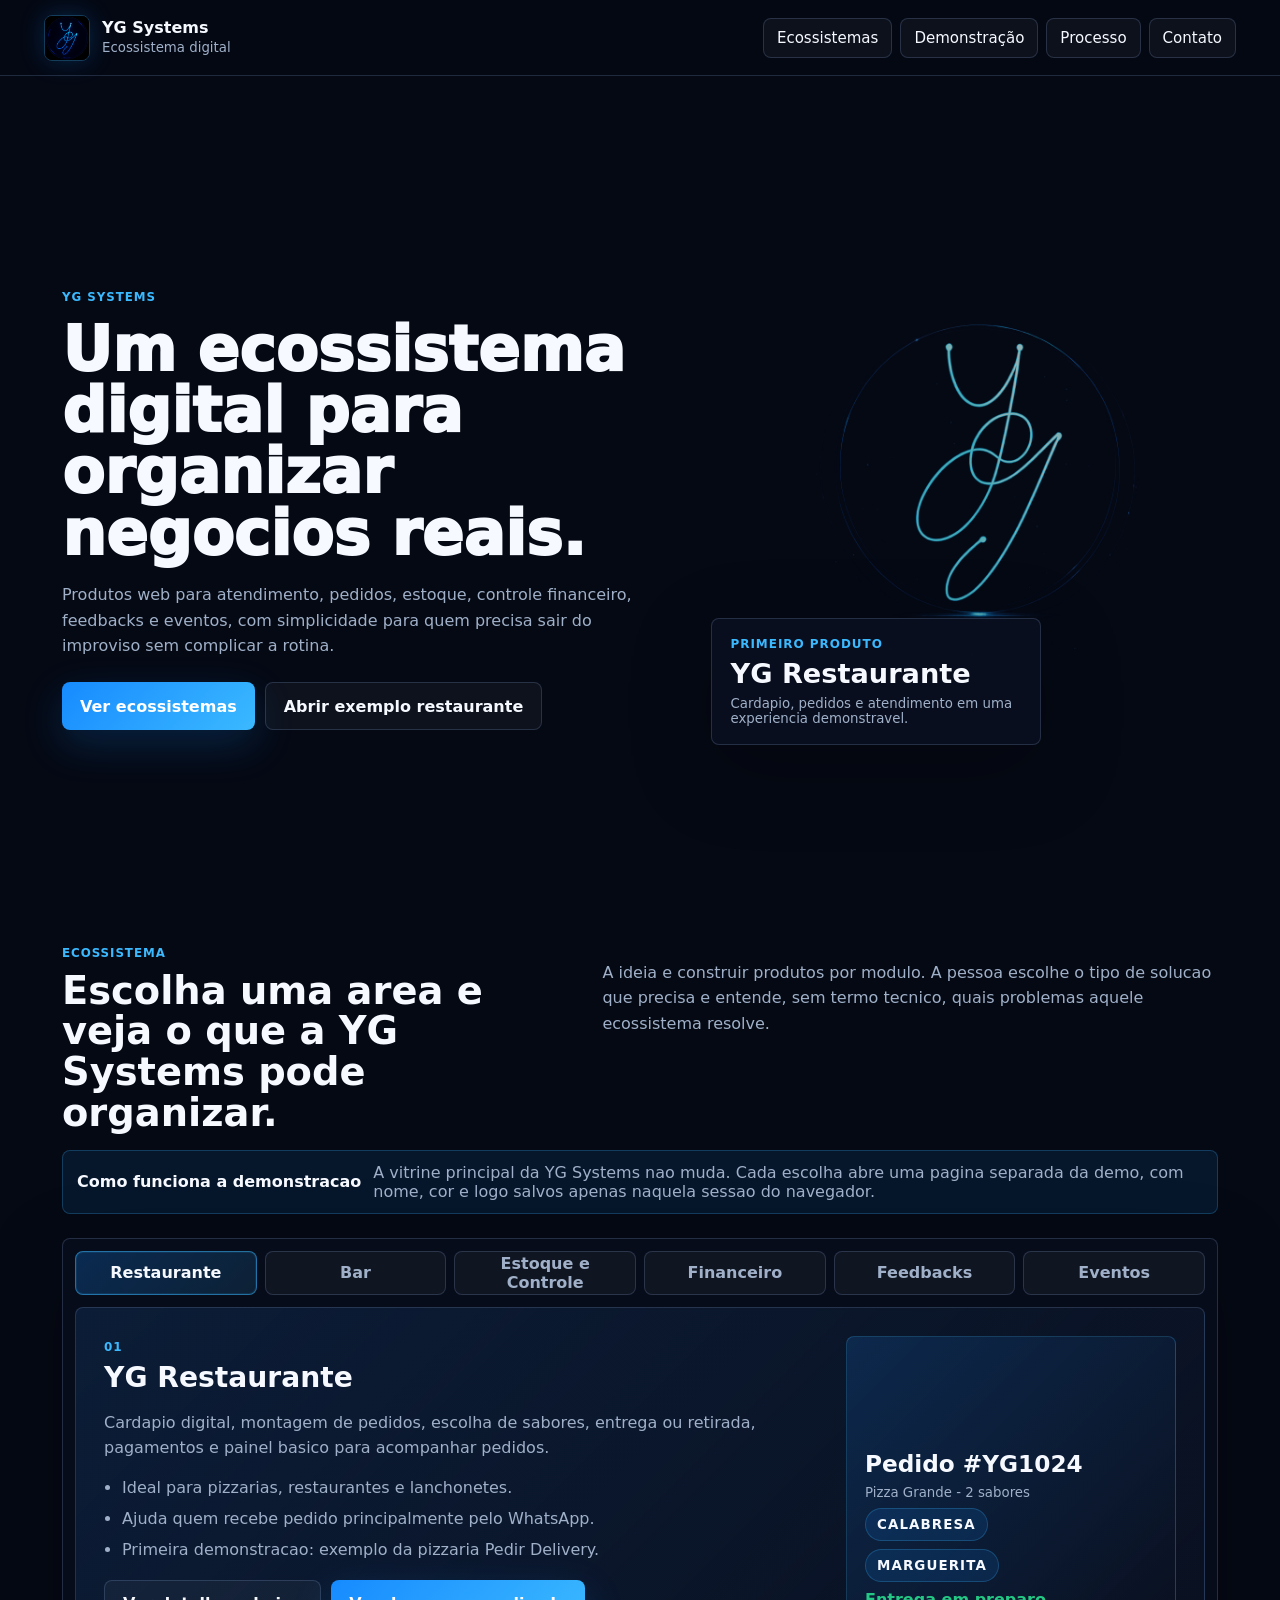
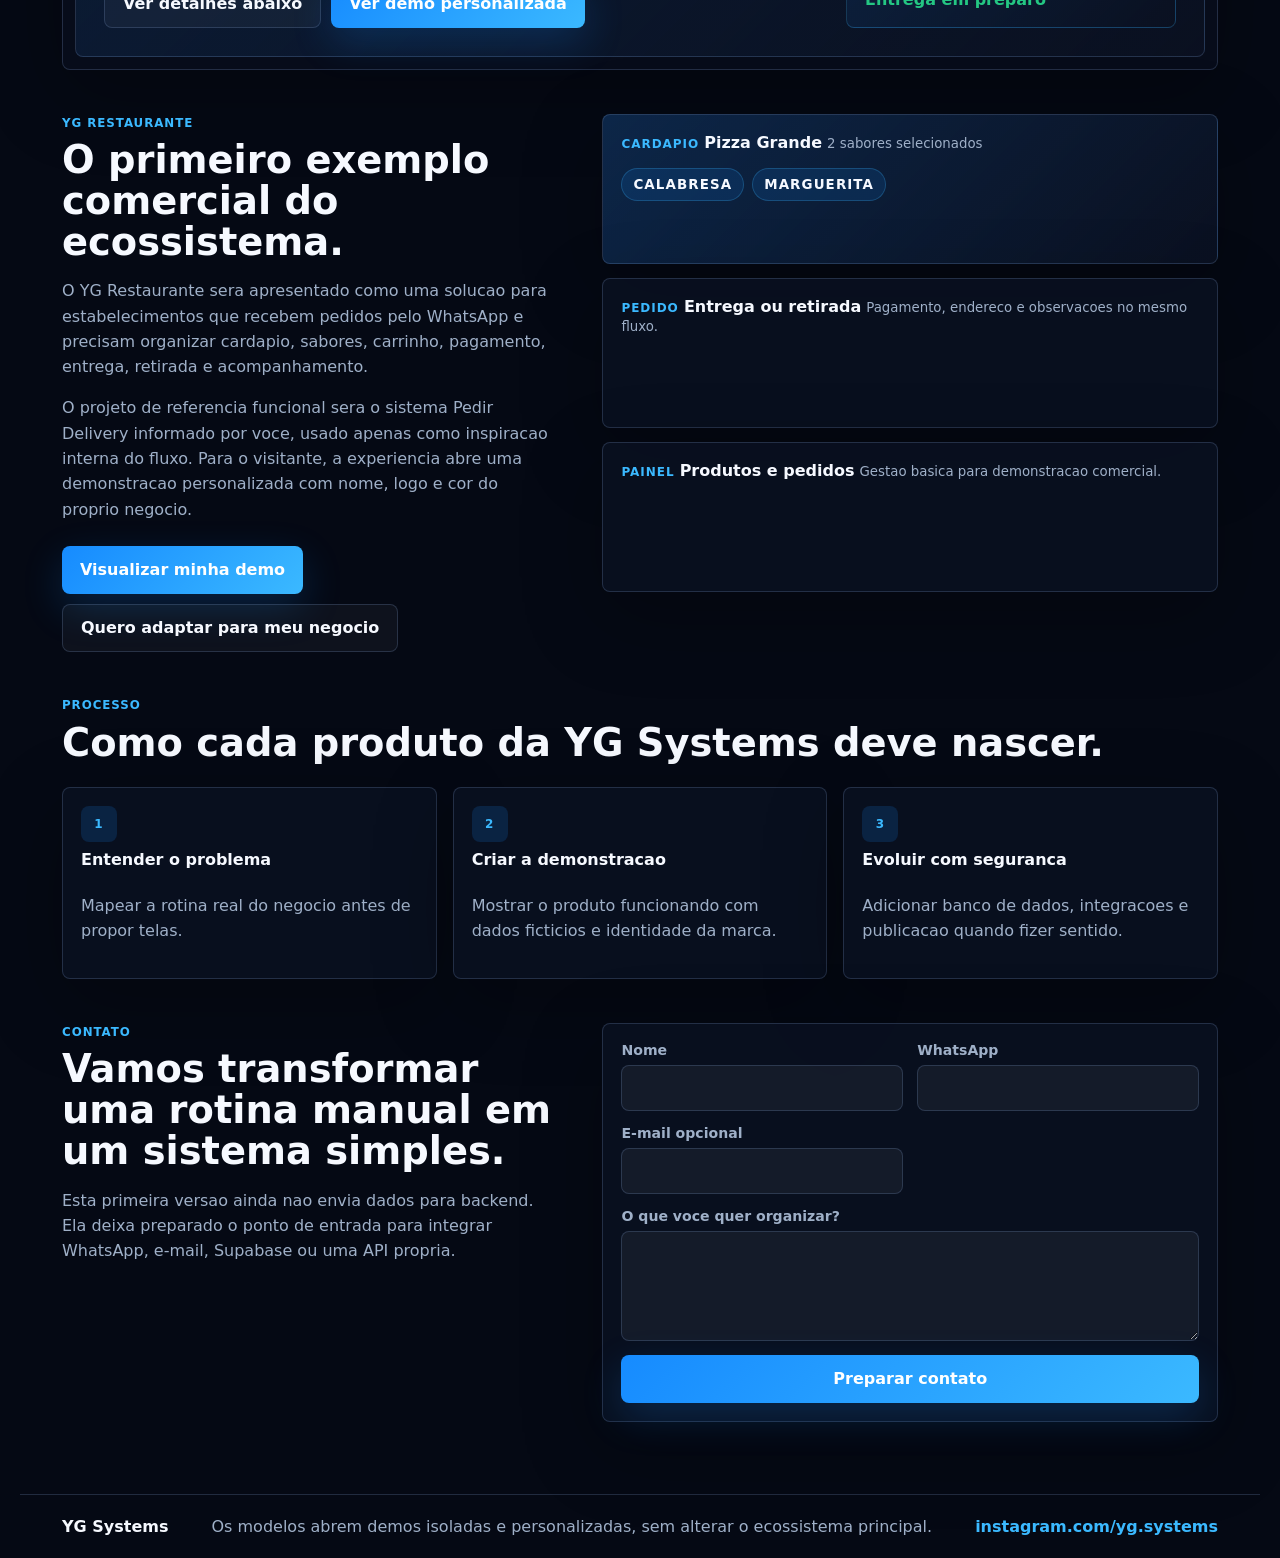
==== index.html @ a3432932 "fix: reforca isolamento das demos e adiciona instagram" ====
<!doctype html>
<html lang="pt-BR">
  <head>
    <meta charset="UTF-8" />
    <meta name="viewport" content="width=device-width, initial-scale=1.0" />
    <meta
      name="description"
      content="YG Systems cria sistemas web simples, modernos e personalizados para pequenos negocios."
    />
    <meta property="og:title" content="YG Systems" />
    <meta
      property="og:description"
      content="Ecossistema de solucoes digitais para organizar atendimento, pedidos e gestao de pequenos negocios."
    />
    <meta property="og:image" content="./assets/yg-systems-logo.png" />
    <link rel="icon" href="./assets/yg-systems-monogram.png" />
    <link rel="stylesheet" href="./styles.css" />
    <style>
      body {
        background: #050914;
        color: #f6f9ff;
      }

      .page-fallback {
        background: #0a1020;
        border: 1px solid rgba(133, 165, 214, 0.22);
        border-radius: 8px;
        color: #f6f9ff;
        margin: 16px;
        padding: 14px;
      }

      .site-ready .page-fallback {
        display: none;
      }
    </style>
    <title>YG Systems | Solucoes digitais para pequenos negocios</title>
  </head>
  <body>
    <div class="page-fallback">
      <strong>YG Systems</strong>
      <span>Se voce esta vendo apenas esta mensagem, abra o arquivo index.html desta pasta ou use o atalho abrir-site.bat.</span>
    </div>
    <header class="topbar">
      <a class="brand" href="#inicio" aria-label="YG Systems">
        <img src="./assets/yg-systems-monogram.png" alt="" />
        <span>
          <strong>YG Systems</strong>
          <small>Ecossistema digital</small>
        </span>
      </a>
      <nav aria-label="Navegacao principal">
        <a href="#ecossistema">Ecossistemas</a>
        <a href="#restaurante">Demonstração</a>
        <a href="#processo">Processo</a>
        <a href="#contato">Contato</a>
      </nav>
    </header>

    <main>
      <section class="hero" id="inicio">
        <div class="hero-copy">
          <p class="eyebrow">YG Systems</p>
          <h1>Um ecossistema digital para organizar negocios reais.</h1>
          <p>
            Produtos web para atendimento, pedidos, estoque, controle financeiro, feedbacks e
            eventos, com simplicidade para quem precisa sair do improviso sem complicar a rotina.
          </p>
          <div class="hero-actions">
            <a class="button primary" href="#ecossistema">Ver ecossistemas</a>
            <a class="button secondary" href="#restaurante">Abrir exemplo restaurante</a>
          </div>
        </div>

        <aside class="hero-visual" aria-label="Identidade visual YG Systems">
          <img src="./assets/yg-systems-logo.png" alt="Logomarca YG Systems em azul luminoso" />
          <div class="signal-card">
            <span>Primeiro produto</span>
            <strong>YG Restaurante</strong>
            <small>Cardapio, pedidos e atendimento em uma experiencia demonstravel.</small>
          </div>
        </aside>
      </section>

      <section class="section intro" id="ecossistema">
        <div>
          <p class="eyebrow">Ecossistema</p>
          <h2>Escolha uma area e veja o que a YG Systems pode organizar.</h2>
        </div>
        <p>
          A ideia e construir produtos por modulo. A pessoa escolhe o tipo de solucao que precisa
          e entende, sem termo tecnico, quais problemas aquele ecossistema resolve.
        </p>
      </section>

      <aside class="isolation-note">
        <strong>Como funciona a demonstracao</strong>
        <span>
          A vitrine principal da YG Systems nao muda. Cada escolha abre uma pagina separada da demo,
          com nome, cor e logo salvos apenas naquela sessao do navegador.
        </span>
      </aside>

      <section class="ecosystem-tabs" aria-label="Ecossistemas YG Systems">
        <div class="tab-list" role="tablist" aria-label="Escolha o ecossistema">
          <button class="tab-button active" type="button" role="tab" aria-selected="true" aria-controls="tab-restaurante" data-tab="restaurante">Restaurante</button>
          <button class="tab-button" type="button" role="tab" aria-selected="false" aria-controls="tab-bar" data-tab="bar">Bar</button>
          <button class="tab-button" type="button" role="tab" aria-selected="false" aria-controls="tab-estoque" data-tab="estoque">Estoque e Controle</button>
          <button class="tab-button" type="button" role="tab" aria-selected="false" aria-controls="tab-financeiro" data-tab="financeiro">Financeiro</button>
          <button class="tab-button" type="button" role="tab" aria-selected="false" aria-controls="tab-feedbacks" data-tab="feedbacks">Feedbacks</button>
          <button class="tab-button" type="button" role="tab" aria-selected="false" aria-controls="tab-eventos" data-tab="eventos">Eventos</button>
        </div>

        <article class="tab-panel active" id="tab-restaurante" role="tabpanel" data-panel="restaurante">
          <div>
            <span>01</span>
            <h3>YG Restaurante</h3>
            <p>
              Cardapio digital, montagem de pedidos, escolha de sabores, entrega ou retirada,
              pagamentos e painel basico para acompanhar pedidos.
            </p>
            <ul>
              <li>Ideal para pizzarias, restaurantes e lanchonetes.</li>
              <li>Ajuda quem recebe pedido principalmente pelo WhatsApp.</li>
              <li>Primeira demonstracao: exemplo da pizzaria Pedir Delivery.</li>
            </ul>
            <div class="hero-actions compact">
              <a class="button secondary" href="#restaurante">Ver detalhes abaixo</a>
              <button class="button primary demo-trigger" type="button" data-demo="restaurante">
                Ver demo personalizada
              </button>
            </div>
          </div>
          <div class="tab-preview restaurant-preview">
            <strong>Pedido #YG1024</strong>
            <small>Pizza Grande - 2 sabores</small>
            <span>Calabresa</span>
            <span>Marguerita</span>
            <b>Entrega em preparo</b>
          </div>
        </article>

        <article class="tab-panel" id="tab-bar" role="tabpanel" data-panel="bar" hidden>
          <div>
            <span>02</span>
            <h3>YG Bar</h3>
            <p>Comandas simples, controle de mesas, itens consumidos e fechamento rapido.</p>
            <ul>
              <li>Mesas e comandas abertas.</li>
              <li>Produtos mais vendidos.</li>
              <li>Resumo do atendimento por turno.</li>
            </ul>
            <div class="hero-actions compact">
              <button class="button primary demo-trigger" type="button" data-demo="bar">
                Ver demo personalizada
              </button>
            </div>
          </div>
          <div class="tab-preview"><strong>Mesa 08</strong><small>Comanda aberta</small><b>R$ 86,40</b></div>
        </article>

        <article class="tab-panel" id="tab-estoque" role="tabpanel" data-panel="estoque" hidden>
          <div>
            <span>03</span>
            <h3>YG Estoque e Controle</h3>
            <p>Entrada, saida, alerta de baixo estoque e visao simples do que precisa reposicao.</p>
            <ul>
              <li>Produtos cadastrados por categoria.</li>
              <li>Alertas de reposicao.</li>
              <li>Historico basico de movimentacoes.</li>
            </ul>
            <div class="hero-actions compact">
              <button class="button primary demo-trigger" type="button" data-demo="estoque">
                Ver demo personalizada
              </button>
            </div>
          </div>
          <div class="tab-preview"><strong>Baixo estoque</strong><small>6 itens precisam reposicao</small><b>Atualizar lista</b></div>
        </article>

        <article class="tab-panel" id="tab-financeiro" role="tabpanel" data-panel="financeiro" hidden>
          <div>
            <span>04</span>
            <h3>YG Financeiro</h3>
            <p>Organizacao inicial de entradas, saidas, contas a pagar e resultado do periodo.</p>
            <ul>
              <li>Receitas e despesas.</li>
              <li>Contas por vencimento.</li>
              <li>Resumo mensal para decisao rapida.</li>
            </ul>
            <div class="hero-actions compact">
              <button class="button primary demo-trigger" type="button" data-demo="financeiro">
                Ver demo personalizada
              </button>
            </div>
          </div>
          <div class="tab-preview"><strong>Resultado do mes</strong><small>Receitas menos despesas</small><b>+ R$ 4.280,00</b></div>
        </article>

        <article class="tab-panel" id="tab-feedbacks" role="tabpanel" data-panel="feedbacks" hidden>
          <div>
            <span>05</span>
            <h3>YG Feedbacks</h3>
            <p>Coleta simples de opinioes, notas e observacoes para melhorar atendimento.</p>
            <ul>
              <li>Formulario de satisfacao.</li>
              <li>Notas por atendimento.</li>
              <li>Pontos recorrentes para melhoria.</li>
            </ul>
            <div class="hero-actions compact">
              <button class="button primary demo-trigger" type="button" data-demo="feedbacks">
                Ver demo personalizada
              </button>
            </div>
          </div>
          <div class="tab-preview"><strong>Nota media</strong><small>Ultimos 30 feedbacks</small><b>4,7 / 5</b></div>
        </article>

        <article class="tab-panel" id="tab-eventos" role="tabpanel" data-panel="eventos" hidden>
          <div>
            <span>06</span>
            <h3>YG Eventos</h3>
            <p>Cadastro de eventos, lista de participantes, confirmacoes e acompanhamento basico.</p>
            <ul>
              <li>Inscricoes e presenca.</li>
              <li>Controle de lotacao.</li>
              <li>Comunicacao com participantes.</li>
            </ul>
            <div class="hero-actions compact">
              <button class="button primary demo-trigger" type="button" data-demo="eventos">
                Ver demo personalizada
              </button>
            </div>
          </div>
          <div class="tab-preview"><strong>Workshop sabado</strong><small>42 confirmados</small><b>8 vagas livres</b></div>
        </article>
      </section>

      <section class="restaurant-section" id="restaurante">
        <div class="restaurant-copy">
          <p class="eyebrow">YG Restaurante</p>
          <h2>O primeiro exemplo comercial do ecossistema.</h2>
          <p>
            O YG Restaurante sera apresentado como uma solucao para estabelecimentos que recebem
            pedidos pelo WhatsApp e precisam organizar cardapio, sabores, carrinho, pagamento,
            entrega, retirada e acompanhamento.
          </p>
          <p>
            O projeto de referencia funcional sera o sistema Pedir Delivery informado por voce,
            usado apenas como inspiracao interna do fluxo. Para o visitante, a experiencia abre
            uma demonstracao personalizada com nome, logo e cor do proprio negocio.
          </p>
          <div class="hero-actions">
            <button class="button primary demo-trigger" type="button" data-demo="restaurante">
              Visualizar minha demo
            </button>
            <a class="button secondary" href="#contato">Quero adaptar para meu negocio</a>
          </div>
        </div>

        <div class="restaurant-demo" aria-label="Resumo visual do YG Restaurante">
          <div class="demo-panel menu">
            <span>Cardapio</span>
            <strong>Pizza Grande</strong>
            <small>2 sabores selecionados</small>
            <div class="tags"><span>Calabresa</span><span>Marguerita</span></div>
          </div>
          <div class="demo-panel order">
            <span>Pedido</span>
            <strong>Entrega ou retirada</strong>
            <small>Pagamento, endereco e observacoes no mesmo fluxo.</small>
          </div>
          <div class="demo-panel admin">
            <span>Painel</span>
            <strong>Produtos e pedidos</strong>
            <small>Gestao basica para demonstracao comercial.</small>
          </div>
        </div>
      </section>

      <section class="section" id="processo">
        <div>
          <p class="eyebrow">Processo</p>
          <h2>Como cada produto da YG Systems deve nascer.</h2>
        </div>
        <div class="steps">
          <article>
            <span>1</span>
            <strong>Entender o problema</strong>
            <p>Mapear a rotina real do negocio antes de propor telas.</p>
          </article>
          <article>
            <span>2</span>
            <strong>Criar a demonstracao</strong>
            <p>Mostrar o produto funcionando com dados ficticios e identidade da marca.</p>
          </article>
          <article>
            <span>3</span>
            <strong>Evoluir com seguranca</strong>
            <p>Adicionar banco de dados, integracoes e publicacao quando fizer sentido.</p>
          </article>
        </div>
      </section>

      <section class="contact-section" id="contato">
        <div>
          <p class="eyebrow">Contato</p>
          <h2>Vamos transformar uma rotina manual em um sistema simples.</h2>
          <p>
            Esta primeira versao ainda nao envia dados para backend. Ela deixa preparado o ponto de
            entrada para integrar WhatsApp, e-mail, Supabase ou uma API propria.
          </p>
        </div>
        <form class="contact-form" id="leadForm">
          <label>
            Nome
            <input name="name" required autocomplete="name" />
          </label>
          <label>
            WhatsApp
            <input name="phone" required autocomplete="tel" />
          </label>
          <label>
            E-mail opcional
            <input name="email" type="email" autocomplete="email" />
          </label>
          <label class="full">
            O que voce quer organizar?
            <textarea name="message" required></textarea>
          </label>
          <input type="hidden" name="origin" value="site YG Systems" />
          <button class="button primary" type="submit">Preparar contato</button>
          <p class="form-note" id="formNote" role="status"></p>
        </form>
      </section>
    </main>

    <footer>
      <span>YG Systems</span>
      <span>Os modelos abrem demos isoladas e personalizadas, sem alterar o ecossistema principal.</span>
      <a href="https://instagram.com/yg.systems" target="_blank" rel="noreferrer">instagram.com/yg.systems</a>
    </footer>

    <div class="modal" id="demoModal" hidden role="dialog" aria-modal="true" aria-labelledby="demoModalTitle">
      <form class="modal-card" id="demoForm">
        <button class="modal-close" type="button" id="demoModalClose" aria-label="Fechar">x</button>
        <p class="eyebrow" id="demoModalProduct">Demo personalizada</p>
        <h2 id="demoModalTitle">Veja como ficaria com a sua marca.</h2>
        <p>
          Informe os dados do negocio. A demo abre em uma nova pagina isolada; a vitrine principal
          da YG Systems permanece igual.
        </p>
        <label>
          Nome da empresa
          <input name="businessName" required placeholder="Ex: Bar do Joao" />
        </label>
        <label>
          Logomarca opcional
          <input name="businessLogo" type="file" accept=".png,.jpg,.jpeg,.webp,.svg" />
        </label>
        <label>
          Cor principal
          <input name="brandColor" type="color" value="#168bff" />
        </label>
        <button class="button primary" type="submit">Abrir minha demo</button>
      </form>
    </div>

    <script src="./script.js"></script>
  </body>
</html>
---- styles.css ----
:root {
  --bg: #050914;
  --surface: #0a1020;
  --surface-2: #10192c;
  --line: rgba(133, 165, 214, 0.22);
  --text: #f6f9ff;
  --muted: #9fb0c8;
  --accent: #168bff;
  --accent-2: #3bb9ff;
  --success: #24c783;
  --radius: 8px;
  --shadow: 0 24px 80px rgba(0, 0, 0, 0.28);
}

* {
  box-sizing: border-box;
}

[hidden] {
  display: none !important;
}

html {
  scroll-behavior: smooth;
}

body {
  margin: 0;
  background:
    radial-gradient(circle at 14% 0%, rgba(22, 139, 255, 0.18), transparent 34rem),
    linear-gradient(180deg, #050914 0%, #070d19 100%);
  color: var(--text);
  font-family: Inter, ui-sans-serif, system-ui, "Segoe UI", Roboto, Arial, sans-serif;
}

img {
  display: block;
  max-width: 100%;
}

a {
  color: inherit;
  text-decoration: none;
}

button,
input,
textarea {
  font: inherit;
}

a:focus-visible,
button:focus-visible,
input:focus-visible,
textarea:focus-visible {
  outline: 3px solid rgba(59, 185, 255, 0.42);
  outline-offset: 2px;
}

.topbar {
  align-items: center;
  background: rgba(5, 9, 20, 0.86);
  border-bottom: 1px solid var(--line);
  display: flex;
  gap: 18px;
  justify-content: space-between;
  min-height: 76px;
  padding: 12px clamp(14px, 4vw, 44px);
  position: sticky;
  top: 0;
  z-index: 20;
  backdrop-filter: blur(16px);
}

.brand {
  align-items: center;
  display: flex;
  gap: 12px;
}

.brand img {
  border: 1px solid rgba(59, 185, 255, 0.3);
  border-radius: var(--radius);
  box-shadow: 0 0 24px rgba(22, 139, 255, 0.22);
  height: 46px;
  object-fit: cover;
  width: 46px;
}

.brand strong {
  display: block;
  font-weight: 850;
  line-height: 1.1;
}

.brand small,
p,
small {
  color: var(--muted);
}

.topbar nav {
  align-items: center;
  display: flex;
  flex-wrap: wrap;
  gap: 8px;
}

.topbar nav a {
  background: rgba(255, 255, 255, 0.04);
  border: 1px solid var(--line);
  border-radius: var(--radius);
  color: var(--text);
  font-size: 0.94rem;
  min-height: 40px;
  padding: 10px 13px;
}

main {
  margin: 0 auto;
  max-width: 1240px;
  padding: clamp(16px, 4vw, 42px);
}

.hero {
  align-items: center;
  display: grid;
  gap: clamp(26px, 5vw, 70px);
  grid-template-columns: minmax(0, 1fr) minmax(330px, 0.78fr);
  min-height: calc(100vh - 118px);
}

.eyebrow {
  color: var(--accent-2);
  font-size: 0.74rem;
  font-weight: 850;
  letter-spacing: 0.08em;
  margin: 0;
  text-transform: uppercase;
}

h1,
h2,
h3,
p {
  letter-spacing: 0;
}

h1 {
  font-size: clamp(2.15rem, 4.8vw, 4.35rem);
  font-weight: 920;
  line-height: 1;
  margin: 12px 0 18px;
  max-width: 760px;
}

h2 {
  font-size: clamp(1.45rem, 3vw, 2.55rem);
  font-weight: 880;
  line-height: 1.06;
  margin: 8px 0 0;
}

h3 {
  font-size: 1.3rem;
  margin: 0;
}

p {
  font-size: 1rem;
  line-height: 1.58;
}

.hero-copy > p {
  max-width: 610px;
}

.hero-actions {
  display: flex;
  flex-wrap: wrap;
  gap: 10px;
  margin-top: 24px;
}

.button {
  align-items: center;
  border: 0;
  border-radius: var(--radius);
  cursor: pointer;
  display: inline-flex;
  font-weight: 850;
  justify-content: center;
  min-height: 48px;
  padding: 0 18px;
}

.button.primary {
  background: linear-gradient(135deg, var(--accent), var(--accent-2));
  box-shadow: 0 14px 40px rgba(22, 139, 255, 0.2);
  color: #fff;
}

.button.secondary {
  background: rgba(255, 255, 255, 0.04);
  border: 1px solid var(--line);
}

.button.primary:hover,
.button.secondary:hover {
  filter: brightness(1.08);
}

.hero-visual {
  isolation: isolate;
  min-height: 430px;
  position: relative;
}

.hero-visual > img {
  border-radius: var(--radius);
  height: 100%;
  max-height: 520px;
  object-fit: cover;
  opacity: 0.7;
  width: 100%;
}

.signal-card {
  background: rgba(10, 16, 32, 0.9);
  border: 1px solid var(--line);
  border-radius: var(--radius);
  bottom: 24px;
  box-shadow: var(--shadow);
  display: grid;
  gap: 7px;
  left: -28px;
  max-width: 330px;
  padding: 18px;
  position: absolute;
}

.signal-card span,
.product-card span,
.demo-panel span,
.steps span {
  color: var(--accent-2);
  font-size: 0.75rem;
  font-weight: 850;
  letter-spacing: 0.08em;
  text-transform: uppercase;
}

.signal-card strong {
  font-size: 1.7rem;
}

.section,
.restaurant-section,
.contact-section {
  margin-top: 44px;
}

.section.intro,
.restaurant-section,
.contact-section {
  align-items: start;
  display: grid;
  gap: clamp(20px, 4vw, 48px);
  grid-template-columns: minmax(0, 0.8fr) minmax(0, 1fr);
}

.steps {
  display: grid;
  gap: 16px;
  grid-template-columns: repeat(3, minmax(0, 1fr));
  margin-top: 24px;
}

.demo-panel,
.steps article,
.contact-form {
  background: rgba(10, 16, 32, 0.88);
  border: 1px solid var(--line);
  border-radius: var(--radius);
  box-shadow: var(--shadow);
  padding: 18px;
}

.ecosystem-tabs {
  background: rgba(10, 16, 32, 0.62);
  border: 1px solid var(--line);
  border-radius: var(--radius);
  box-shadow: var(--shadow);
  margin-top: 24px;
  padding: 12px;
}

.isolation-note {
  align-items: center;
  background: rgba(22, 139, 255, 0.1);
  border: 1px solid rgba(59, 185, 255, 0.24);
  border-radius: var(--radius);
  color: var(--muted);
  display: flex;
  gap: 12px;
  justify-content: space-between;
  margin-top: 16px;
  padding: 12px 14px;
}

.isolation-note strong {
  color: var(--text);
  white-space: nowrap;
}

.tab-list {
  display: grid;
  gap: 8px;
  grid-template-columns: repeat(6, minmax(0, 1fr));
  margin-bottom: 12px;
}

.tab-button {
  background: rgba(255, 255, 255, 0.04);
  border: 1px solid var(--line);
  border-radius: var(--radius);
  color: var(--muted);
  cursor: pointer;
  font-weight: 820;
  min-height: 44px;
  padding: 0 12px;
}

.tab-button.active {
  background: linear-gradient(135deg, rgba(22, 139, 255, 0.24), rgba(59, 185, 255, 0.12));
  border-color: rgba(59, 185, 255, 0.52);
  color: var(--text);
  box-shadow: inset 0 0 0 1px rgba(59, 185, 255, 0.1);
}

.tab-panel {
  align-items: stretch;
  background:
    linear-gradient(135deg, rgba(22, 139, 255, 0.1), rgba(10, 16, 32, 0.92)),
    var(--surface);
  border: 1px solid var(--line);
  border-radius: var(--radius);
  display: none;
  gap: 18px;
  grid-template-columns: minmax(0, 1fr) 330px;
  padding: clamp(16px, 3vw, 28px);
}

.tab-panel.active {
  display: grid;
}

.tab-panel h3 {
  font-size: clamp(1.35rem, 2.2vw, 2.1rem);
  margin: 6px 0 8px;
}

.tab-panel p {
  max-width: 700px;
}

.tab-panel ul {
  color: var(--muted);
  display: grid;
  gap: 8px;
  line-height: 1.45;
  margin: 16px 0 0;
  padding-left: 18px;
}

.tab-panel span,
.tab-preview span,
.product-card span {
  color: var(--accent-2);
  font-size: 0.75rem;
  font-weight: 850;
  letter-spacing: 0.08em;
  text-transform: uppercase;
}

.hero-actions.compact {
  margin-top: 18px;
}

.tab-preview {
  align-content: end;
  background:
    radial-gradient(circle at top right, rgba(59, 185, 255, 0.24), transparent 13rem),
    rgba(5, 9, 20, 0.72);
  border: 1px solid rgba(59, 185, 255, 0.24);
  border-radius: var(--radius);
  display: grid;
  gap: 8px;
  min-height: 260px;
  padding: 18px;
}

.tab-preview strong {
  font-size: 1.45rem;
}

.tab-preview b {
  color: var(--success);
  font-size: 1rem;
}

.restaurant-preview {
  background:
    linear-gradient(135deg, rgba(22, 139, 255, 0.2), rgba(10, 16, 32, 0.84)),
    var(--surface);
}

.restaurant-preview span {
  background: rgba(22, 139, 255, 0.13);
  border: 1px solid rgba(59, 185, 255, 0.24);
  border-radius: 999px;
  color: var(--text);
  font-size: 0.84rem;
  padding: 8px 11px;
  width: fit-content;
}

.product-card,
.product-card.featured,
.product-card.muted {
  display: none;
}

.product-card a {
  color: var(--accent-2);
  font-weight: 850;
}

.restaurant-demo {
  display: grid;
  gap: 14px;
}

.personalized-demo {
  margin-top: 44px;
}

.demo-shell {
  background: rgba(10, 16, 32, 0.9);
  border: 1px solid var(--line);
  border-radius: var(--radius);
  box-shadow: var(--shadow);
  overflow: hidden;
}

.demo-header {
  align-items: center;
  background:
    linear-gradient(135deg, color-mix(in srgb, var(--demo-accent, var(--accent)) 18%, transparent), rgba(5, 9, 20, 0.92)),
    var(--surface);
  border-bottom: 1px solid var(--line);
  display: flex;
  gap: 14px;
  justify-content: space-between;
  padding: 16px;
}

.demo-business {
  align-items: center;
  display: flex;
  gap: 12px;
}

.demo-logo {
  align-items: center;
  background: var(--demo-accent, var(--accent));
  border-radius: var(--radius);
  color: #fff;
  display: flex;
  font-weight: 900;
  height: 56px;
  justify-content: center;
  overflow: hidden;
  width: 56px;
}

.demo-logo img {
  height: 100%;
  object-fit: cover;
  width: 100%;
}

.demo-business span {
  color: var(--accent-2);
  display: block;
  font-size: 0.76rem;
  font-weight: 850;
  letter-spacing: 0.08em;
  text-transform: uppercase;
}

.demo-business strong {
  display: block;
  font-size: 1.35rem;
}

.demo-content {
  display: grid;
  gap: 14px;
  padding: 16px;
}

.demo-hero-card,
.demo-metrics article,
.demo-table article {
  background: rgba(255, 255, 255, 0.045);
  border: 1px solid var(--line);
  border-radius: var(--radius);
  padding: 16px;
}

.demo-hero-card {
  background:
    radial-gradient(circle at right top, color-mix(in srgb, var(--demo-accent, var(--accent)) 26%, transparent), transparent 18rem),
    rgba(255, 255, 255, 0.045);
}

.demo-hero-card > span {
  color: var(--accent-2);
  font-size: 0.75rem;
  font-weight: 850;
  letter-spacing: 0.08em;
  text-transform: uppercase;
}

.demo-hero-card h3 {
  font-size: clamp(1.7rem, 3.2vw, 2.8rem);
  margin: 8px 0;
}

.demo-actions {
  display: flex;
  flex-wrap: wrap;
  gap: 8px;
  margin-top: 16px;
}

.demo-actions button {
  background: color-mix(in srgb, var(--demo-accent, var(--accent)) 18%, #0a1020);
  border: 1px solid color-mix(in srgb, var(--demo-accent, var(--accent)) 42%, rgba(133, 165, 214, 0.22));
  border-radius: var(--radius);
  color: var(--text);
  font-weight: 780;
  min-height: 40px;
  padding: 0 12px;
}

.demo-metrics {
  display: grid;
  gap: 10px;
  grid-template-columns: repeat(3, minmax(0, 1fr));
}

.demo-metrics article {
  display: grid;
  gap: 4px;
}

.demo-table {
  display: grid;
  gap: 10px;
}

.demo-table article {
  align-items: center;
  display: grid;
  gap: 10px;
  grid-template-columns: minmax(0, 1fr) minmax(0, 1fr) 150px;
}

.demo-table b {
  color: var(--success);
  text-align: right;
}

.modal {
  align-items: center;
  background: rgba(5, 9, 20, 0.78);
  display: flex;
  inset: 0;
  justify-content: center;
  padding: 18px;
  position: fixed;
  z-index: 50;
}

.modal-card {
  background: var(--surface);
  border: 1px solid var(--line);
  border-radius: var(--radius);
  box-shadow: var(--shadow);
  display: grid;
  gap: 14px;
  max-width: 520px;
  padding: 20px;
  position: relative;
  width: 100%;
}

.modal-close {
  background: rgba(255, 255, 255, 0.06);
  border: 1px solid var(--line);
  border-radius: 6px;
  color: var(--text);
  cursor: pointer;
  font-weight: 850;
  height: 32px;
  position: absolute;
  right: 14px;
  top: 14px;
  width: 32px;
}

.demo-panel {
  min-height: 150px;
}

.demo-panel.menu {
  background:
    linear-gradient(135deg, rgba(22, 139, 255, 0.18), rgba(10, 16, 32, 0.9)),
    var(--surface);
}

.tags {
  display: flex;
  flex-wrap: wrap;
  gap: 8px;
  margin-top: 16px;
}

.tags span {
  background: rgba(22, 139, 255, 0.13);
  border: 1px solid rgba(59, 185, 255, 0.24);
  border-radius: 999px;
  color: var(--text);
  font-size: 0.84rem;
  font-weight: 750;
  padding: 8px 11px;
}

.steps article {
  display: grid;
  gap: 8px;
}

.steps span {
  align-items: center;
  background: rgba(22, 139, 255, 0.16);
  border-radius: var(--radius);
  display: flex;
  height: 36px;
  justify-content: center;
  width: 36px;
}

.contact-form {
  display: grid;
  gap: 14px;
  grid-template-columns: repeat(2, minmax(0, 1fr));
}

label {
  color: var(--muted);
  display: grid;
  font-size: 0.88rem;
  font-weight: 750;
  gap: 7px;
}

label.full,
.contact-form button,
.form-note {
  grid-column: 1 / -1;
}

input,
textarea {
  background: rgba(255, 255, 255, 0.05);
  border: 1px solid var(--line);
  border-radius: var(--radius);
  color: var(--text);
  min-height: 46px;
  padding: 10px 11px;
  width: 100%;
}

textarea {
  min-height: 110px;
  resize: vertical;
}

.form-note {
  background: rgba(36, 199, 131, 0.12);
  border: 1px solid rgba(36, 199, 131, 0.28);
  border-radius: var(--radius);
  color: #b8f4da;
  display: none;
  margin: 0;
  padding: 12px;
}

.form-note.visible {
  display: block;
}

footer {
  align-items: center;
  border-top: 1px solid var(--line);
  color: var(--muted);
  display: flex;
  gap: 18px;
  justify-content: space-between;
  margin: 30px auto 0;
  max-width: 1240px;
  padding: 22px clamp(16px, 4vw, 42px);
}

footer span:first-child {
  color: var(--text);
  font-weight: 850;
}

footer a {
  color: var(--accent-2);
  font-weight: 850;
}

@media (max-width: 980px) {
  .hero,
  .section.intro,
  .restaurant-section,
  .contact-section,
  .tab-panel {
    grid-template-columns: 1fr;
  }

  .hero-visual {
    min-height: auto;
  }

  .signal-card {
    left: 16px;
    right: 16px;
  }

  .tab-list {
    grid-template-columns: repeat(3, minmax(0, 1fr));
  }

  .demo-metrics,
  .demo-table article {
    grid-template-columns: 1fr;
  }

  .demo-table b {
    text-align: left;
  }
}

@media (max-width: 720px) {
  .topbar {
    align-items: stretch;
    flex-direction: column;
    position: static;
  }

  .topbar nav,
  .steps,
  .tab-list,
  .demo-metrics,
  .contact-form {
    grid-template-columns: 1fr;
  }

  .demo-header {
    align-items: stretch;
    flex-direction: column;
  }

  .isolation-note {
    align-items: flex-start;
    flex-direction: column;
  }

  .topbar nav {
    display: grid;
  }

  main {
    padding: 14px;
  }

  h1 {
    font-size: clamp(2rem, 10vw, 3rem);
  }

  .steps {
    display: grid;
  }

  footer {
    align-items: flex-start;
    flex-direction: column;
  }
}

@media (prefers-reduced-motion: reduce) {
  *,
  *::before,
  *::after {
    animation-duration: 0.001ms !important;
    scroll-behavior: auto !important;
    transition-duration: 0.001ms !important;
  }
}
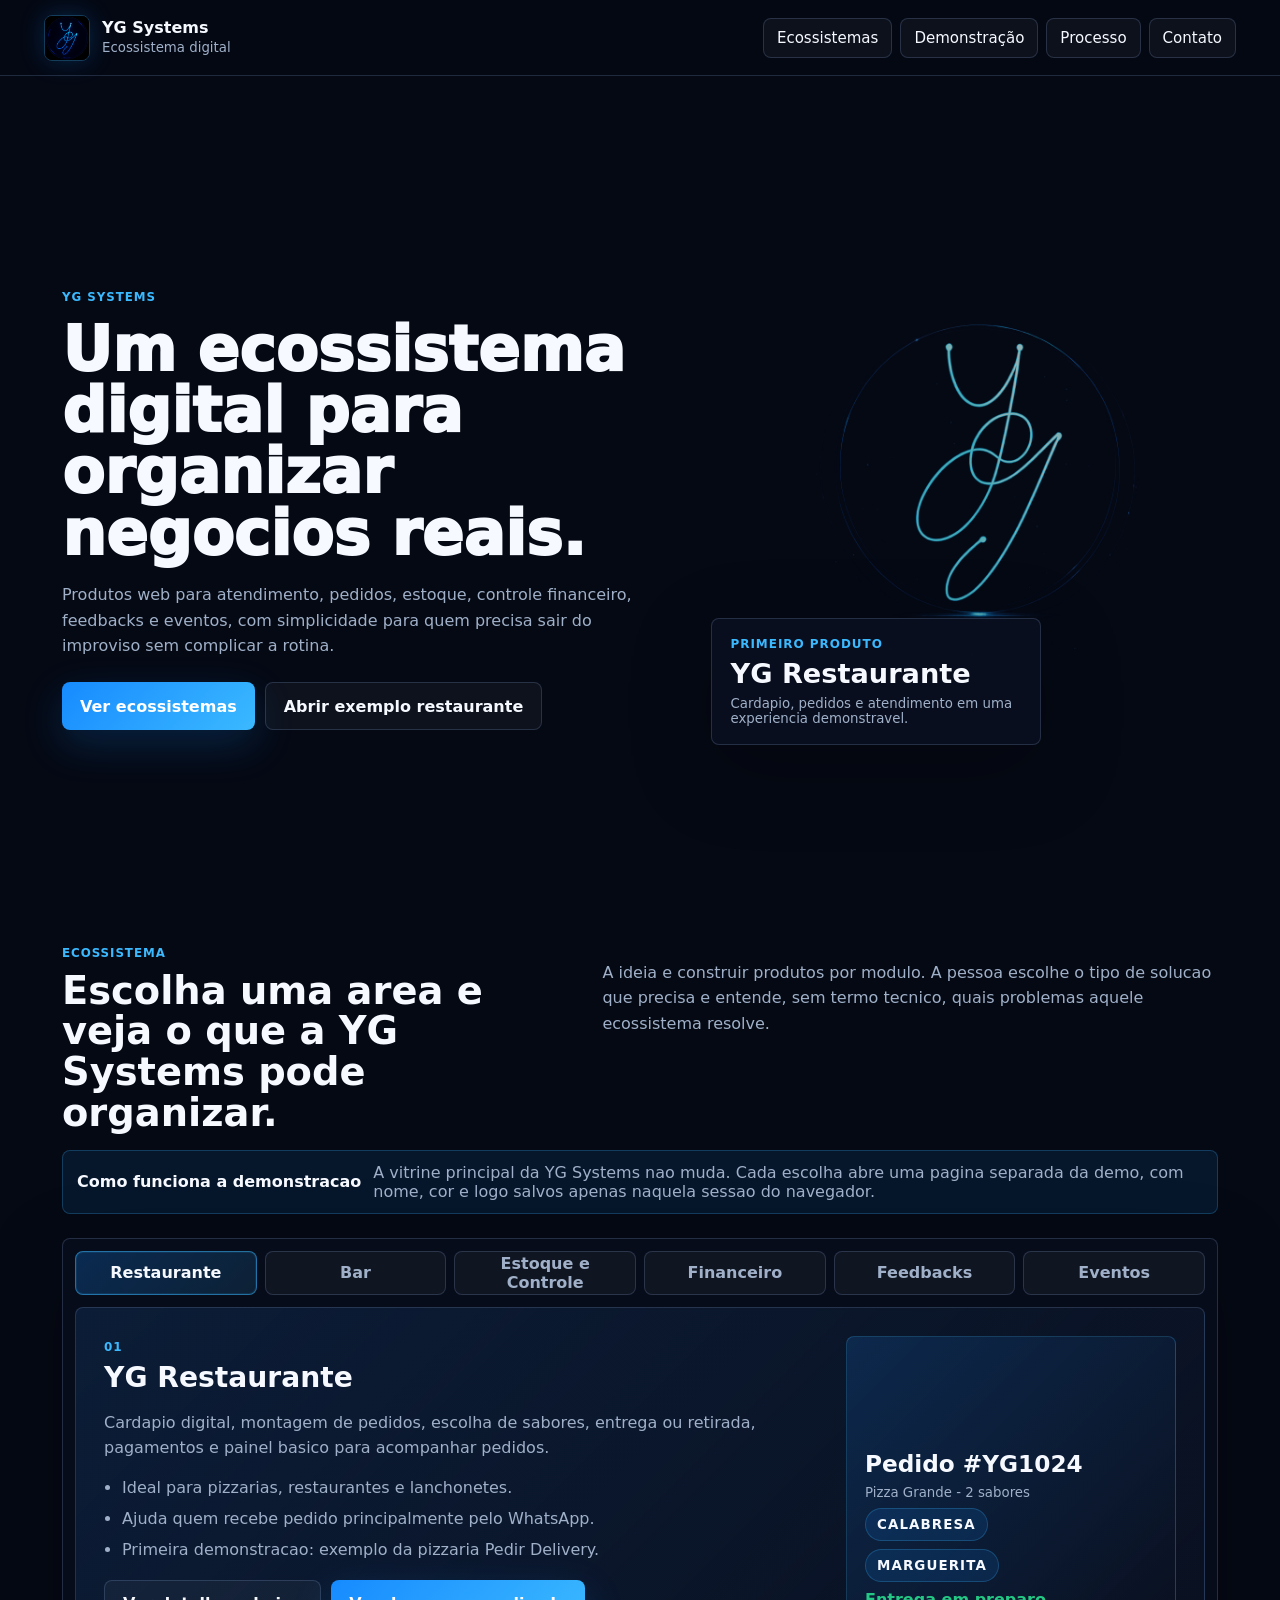
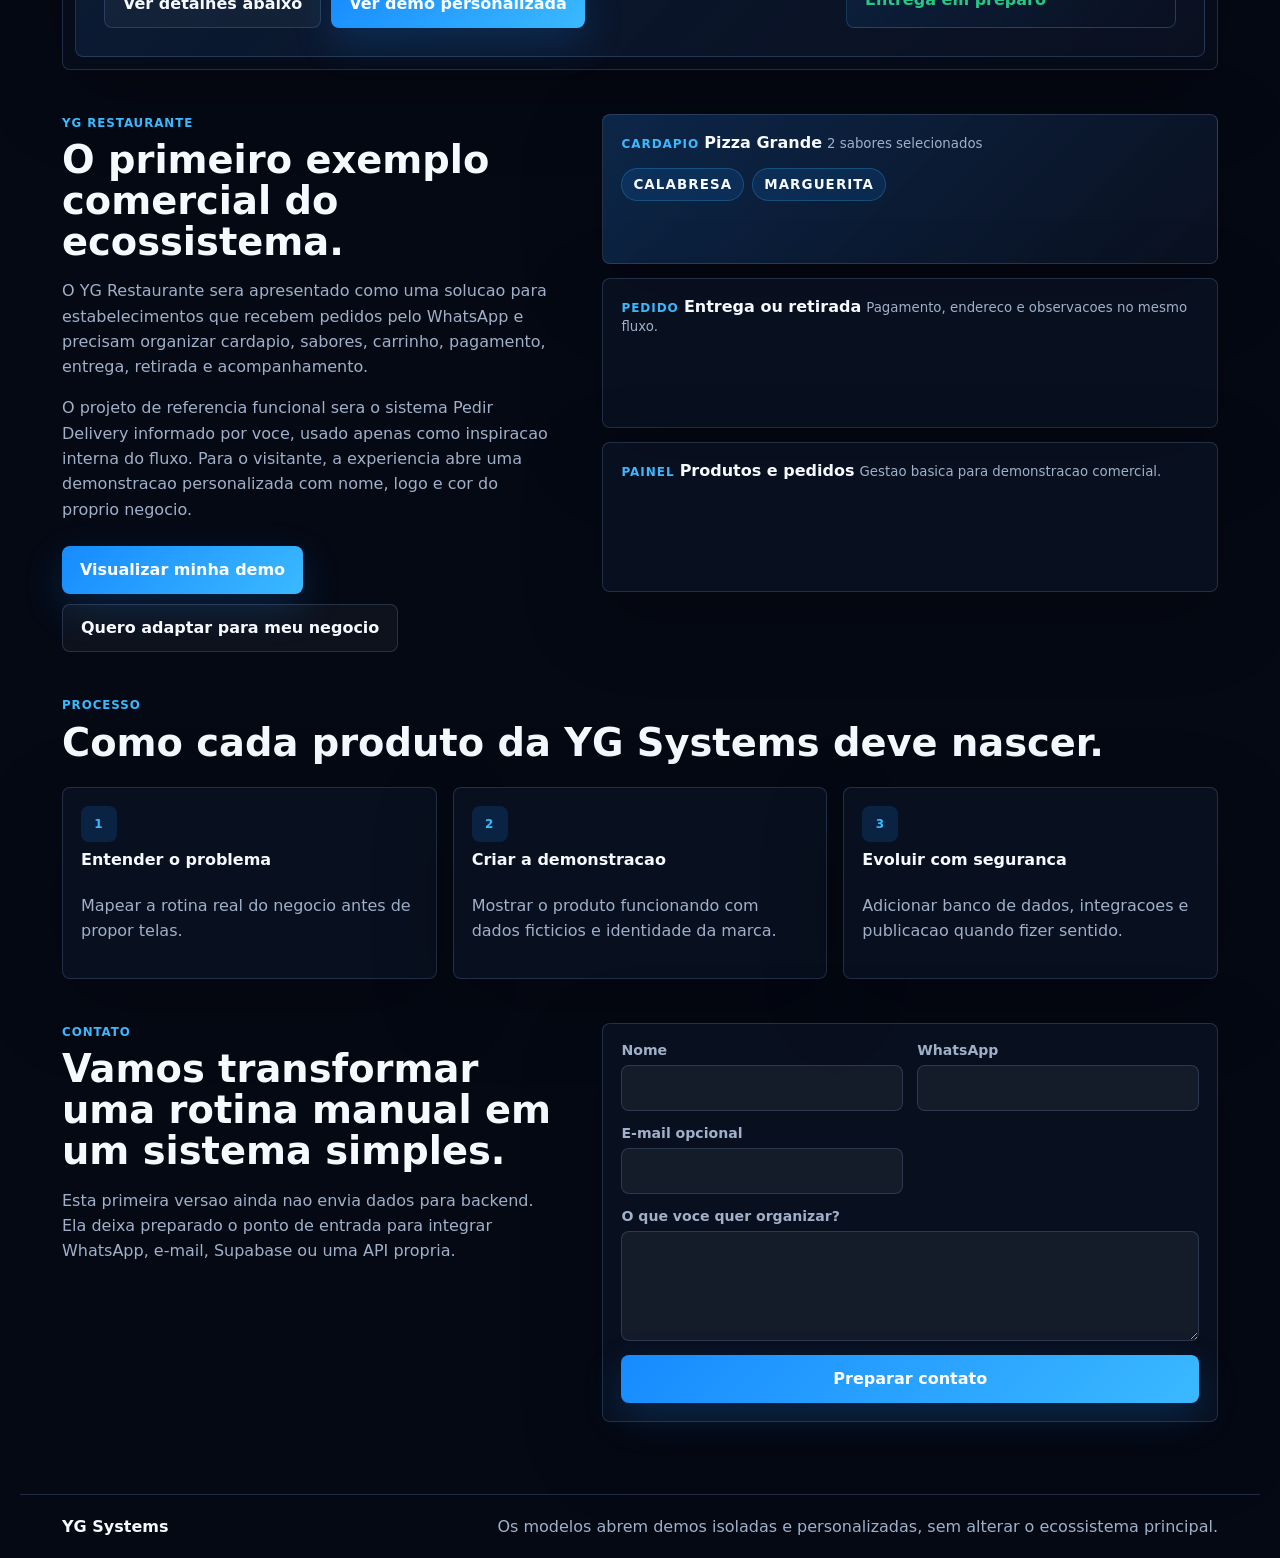
==== commit aa93a114: "fix: oculta link do instagram no rodape" ====
--- a/index.html
+++ b/index.html
@@ -336,9 +336,8 @@
     </main>
 
     <footer>
-      <span>YG Systems</span>
+      <a class="footer-brand" href="https://instagram.com/yg.systems" target="_blank" rel="noreferrer">YG Systems</a>
       <span>Os modelos abrem demos isoladas e personalizadas, sem alterar o ecossistema principal.</span>
-      <a href="https://instagram.com/yg.systems" target="_blank" rel="noreferrer">instagram.com/yg.systems</a>
     </footer>
 
     <div class="modal" id="demoModal" hidden role="dialog" aria-modal="true" aria-labelledby="demoModalTitle">
--- a/styles.css
+++ b/styles.css
@@ -725,14 +725,15 @@
   padding: 22px clamp(16px, 4vw, 42px);
 }
 
-footer span:first-child {
-  color: var(--text);
-  font-weight: 850;
-}
-
-footer a {
+.footer-brand {
+  color: var(--text);
+  font-weight: 850;
+  text-decoration: none;
+}
+
+.footer-brand:hover,
+.footer-brand:focus-visible {
   color: var(--accent-2);
-  font-weight: 850;
 }
 
 @media (max-width: 980px) {
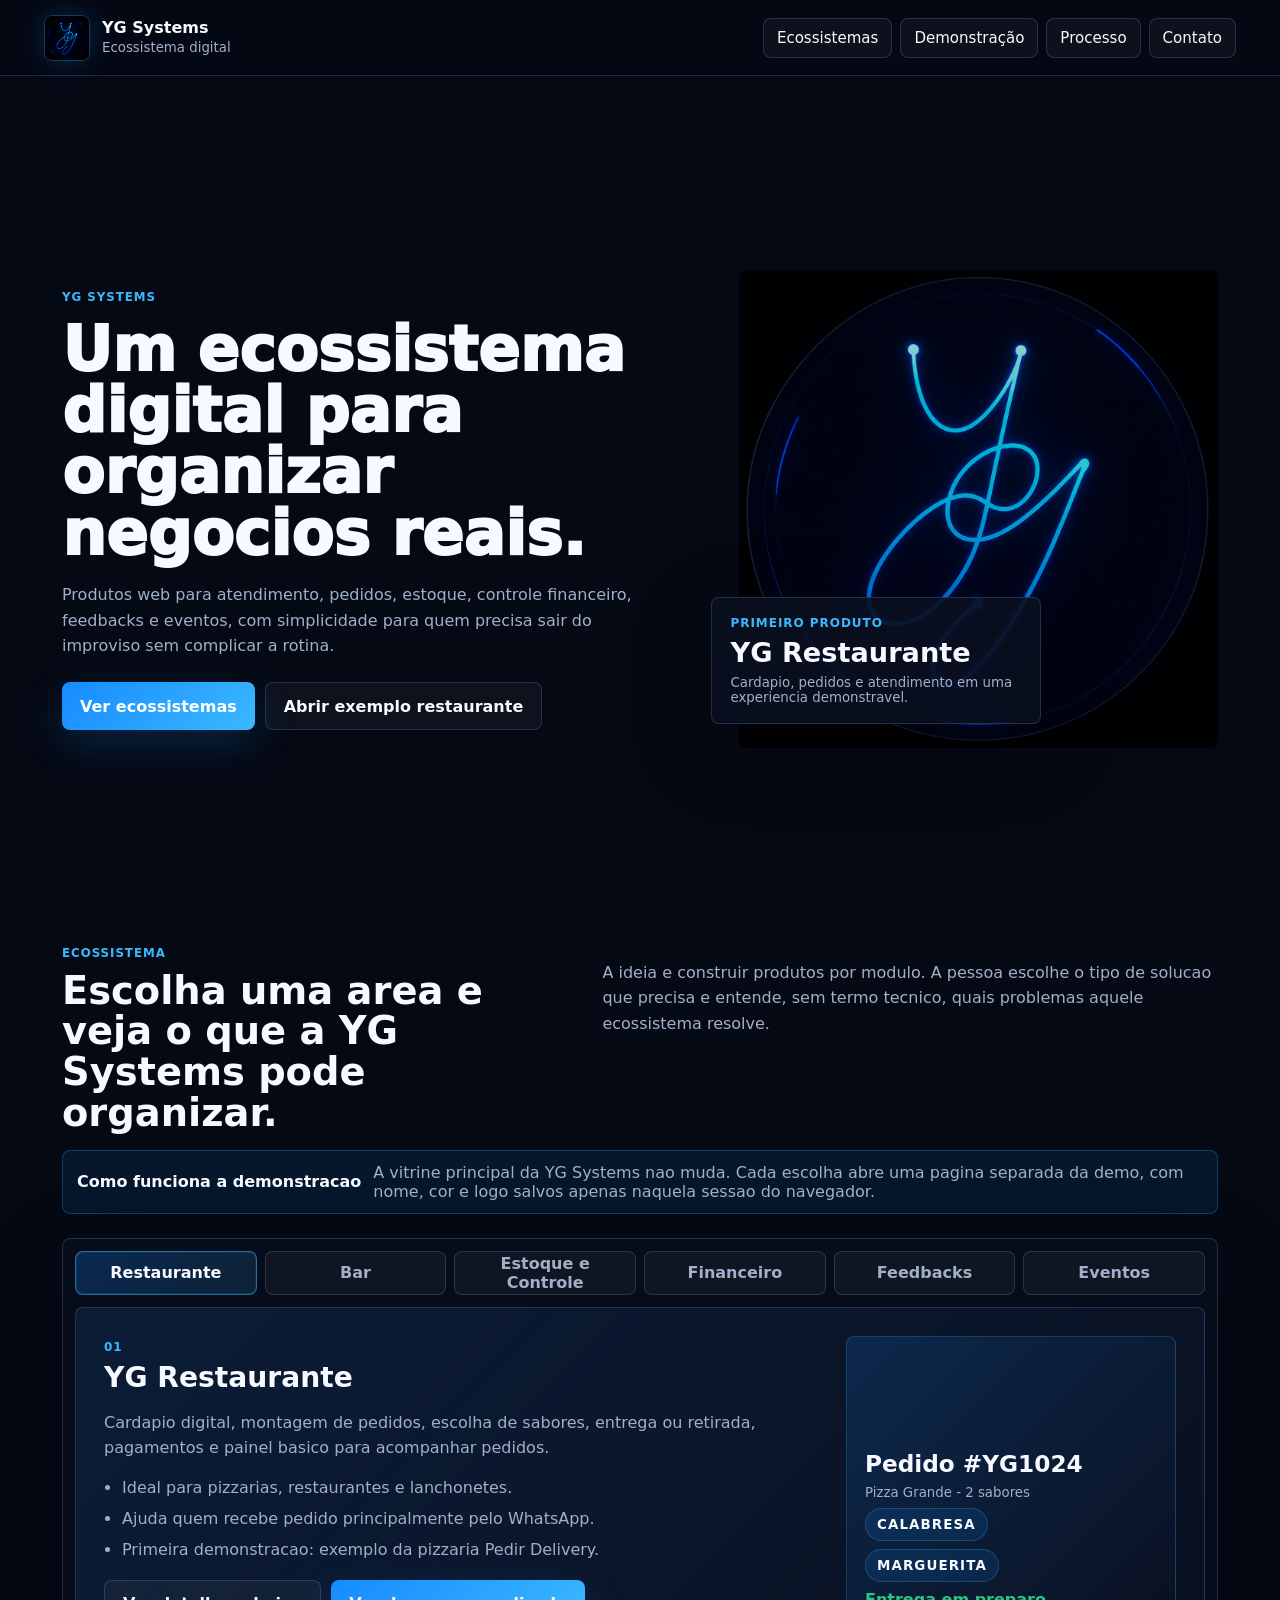
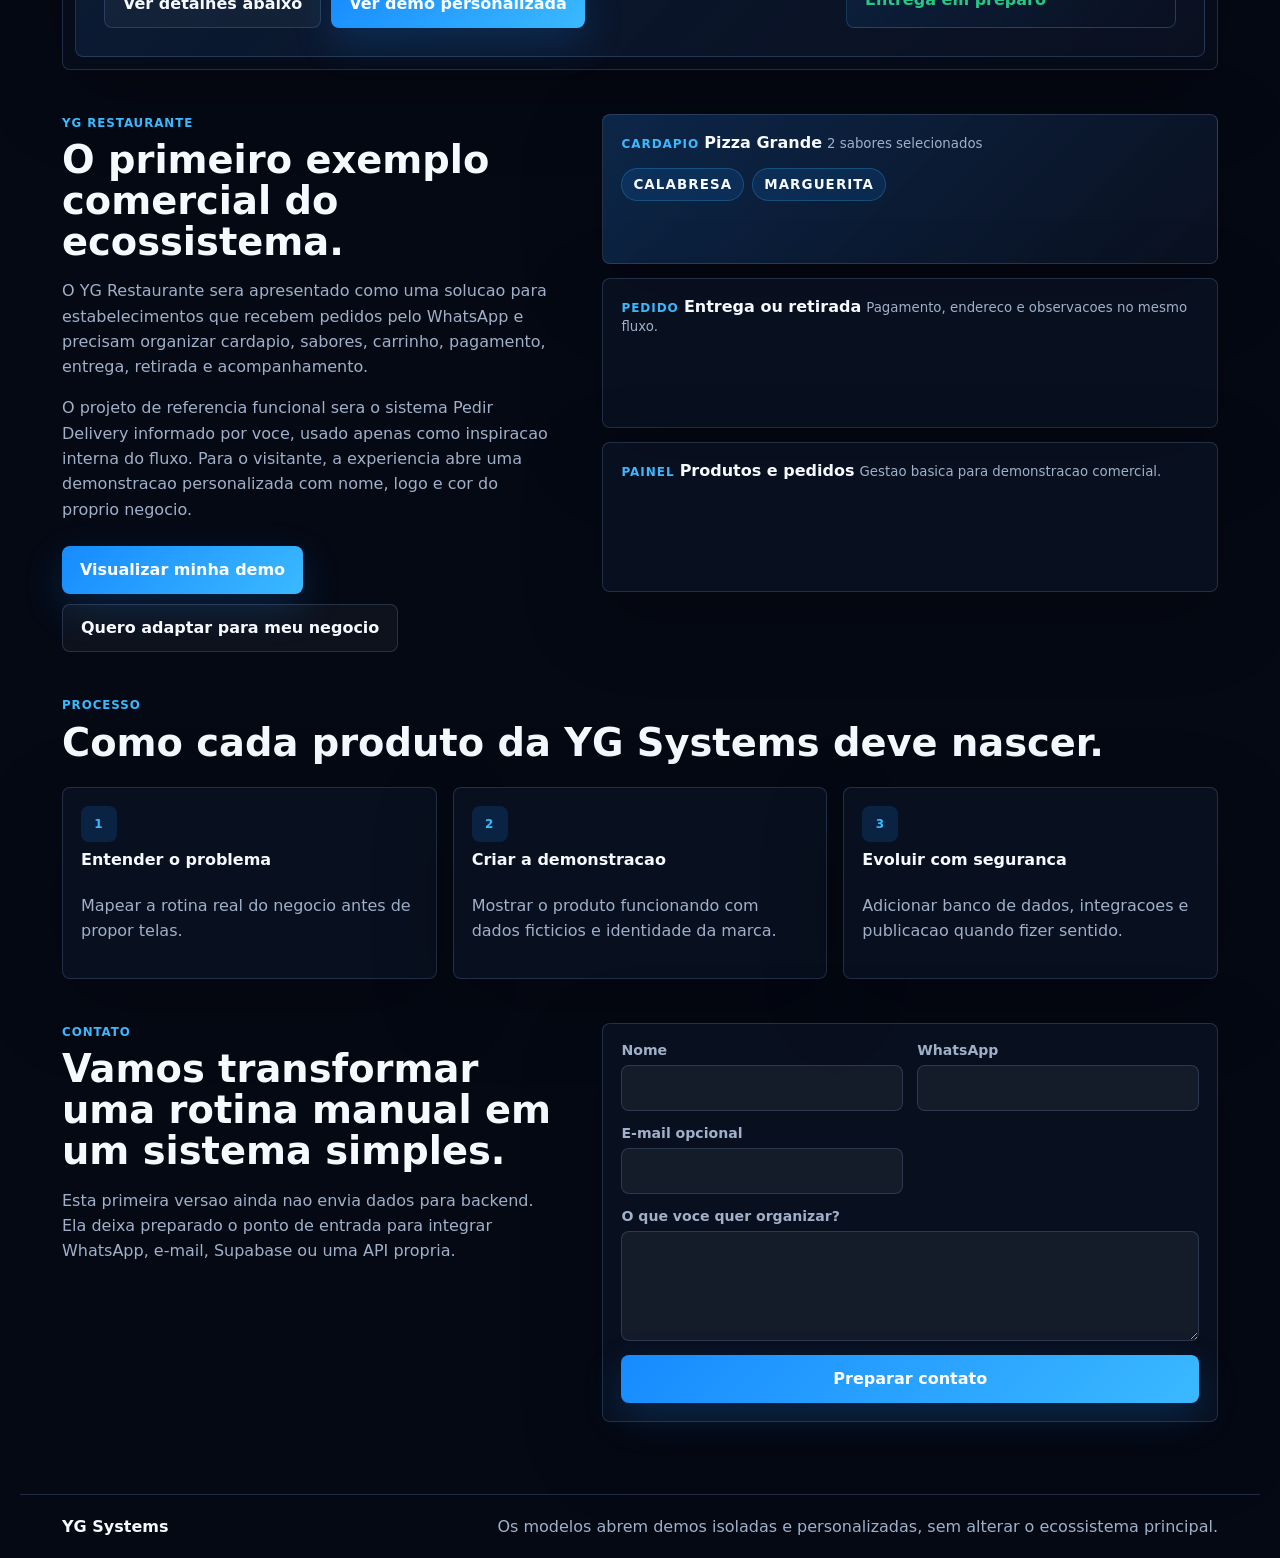
==== commit f309191d: "fix: usa monograma como imagem padrao" ====
--- a/index.html
+++ b/index.html
@@ -12,7 +12,7 @@
       property="og:description"
       content="Ecossistema de solucoes digitais para organizar atendimento, pedidos e gestao de pequenos negocios."
     />
-    <meta property="og:image" content="./assets/yg-systems-logo.png" />
+    <meta property="og:image" content="./assets/yg-systems-monogram.png" />
     <link rel="icon" href="./assets/yg-systems-monogram.png" />
     <link rel="stylesheet" href="./styles.css" />
     <style>
@@ -73,7 +73,7 @@
         </div>
 
         <aside class="hero-visual" aria-label="Identidade visual YG Systems">
-          <img src="./assets/yg-systems-logo.png" alt="Logomarca YG Systems em azul luminoso" />
+          <img src="./assets/yg-systems-monogram.png" alt="Monograma YG Systems em azul luminoso" />
           <div class="signal-card">
             <span>Primeiro produto</span>
             <strong>YG Restaurante</strong>
--- a/styles.css
+++ b/styles.css
@@ -220,8 +220,8 @@
   border-radius: var(--radius);
   height: 100%;
   max-height: 520px;
-  object-fit: cover;
-  opacity: 0.7;
+  object-fit: contain;
+  opacity: 0.82;
   width: 100%;
 }
 
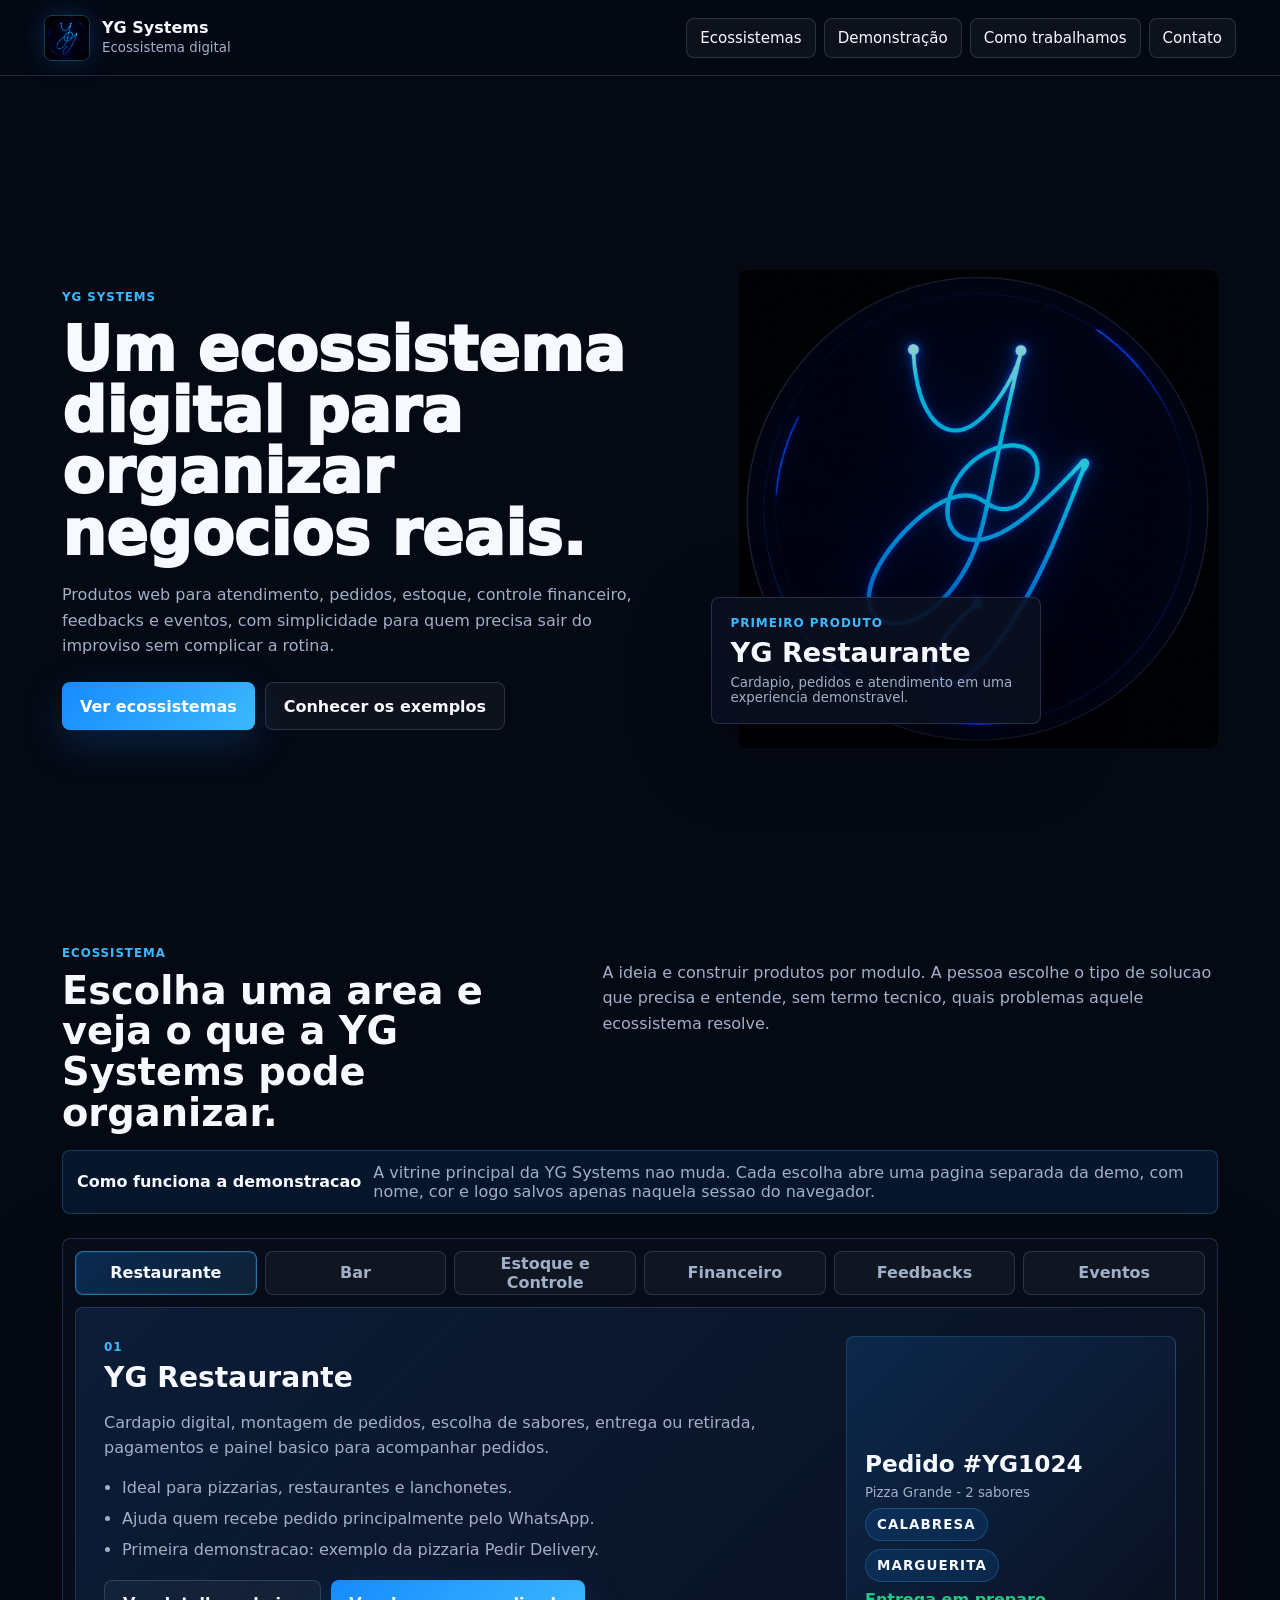
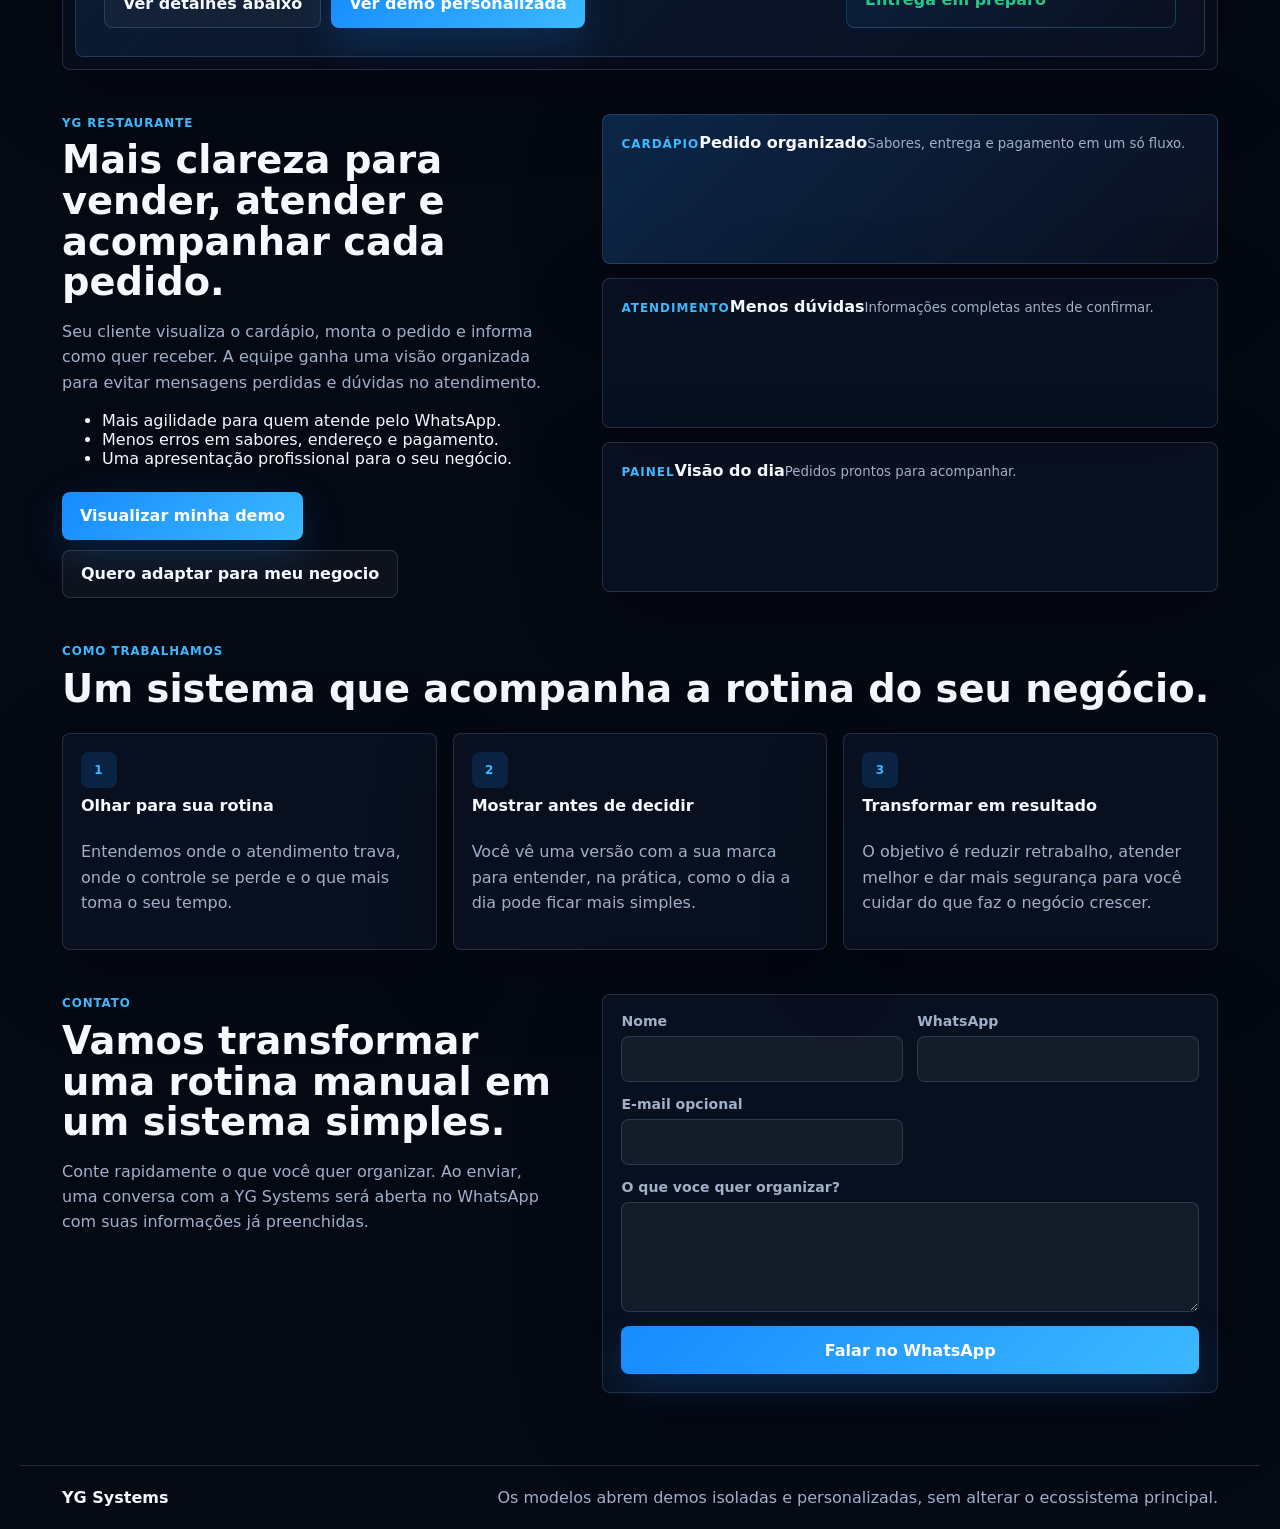
==== commit 01ebcd4d: "fix: restaura demo original e fluxo de ecossistemas" ====
--- a/index.html
+++ b/index.html
@@ -51,8 +51,8 @@
       </a>
       <nav aria-label="Navegacao principal">
         <a href="#ecossistema">Ecossistemas</a>
-        <a href="#restaurante">Demonstração</a>
-        <a href="#processo">Processo</a>
+        <a href="#demonstracao">Demonstração</a>
+        <a href="#processo">Como trabalhamos</a>
         <a href="#contato">Contato</a>
       </nav>
     </header>
@@ -68,7 +68,7 @@
           </p>
           <div class="hero-actions">
             <a class="button primary" href="#ecossistema">Ver ecossistemas</a>
-            <a class="button secondary" href="#restaurante">Abrir exemplo restaurante</a>
+            <a class="button secondary" href="#demonstracao">Conhecer os exemplos</a>
           </div>
         </div>
 
@@ -125,7 +125,7 @@
               <li>Primeira demonstracao: exemplo da pizzaria Pedir Delivery.</li>
             </ul>
             <div class="hero-actions compact">
-              <a class="button secondary" href="#restaurante">Ver detalhes abaixo</a>
+              <a class="button secondary" href="#demonstracao">Ver detalhes abaixo</a>
               <button class="button primary demo-trigger" type="button" data-demo="restaurante">
                 Ver demo personalizada
               </button>
@@ -236,68 +236,54 @@
         </article>
       </section>
 
-      <section class="restaurant-section" id="restaurante">
+      <section class="restaurant-section" id="demonstracao">
         <div class="restaurant-copy">
-          <p class="eyebrow">YG Restaurante</p>
-          <h2>O primeiro exemplo comercial do ecossistema.</h2>
-          <p>
-            O YG Restaurante sera apresentado como uma solucao para estabelecimentos que recebem
-            pedidos pelo WhatsApp e precisam organizar cardapio, sabores, carrinho, pagamento,
-            entrega, retirada e acompanhamento.
+          <p class="eyebrow" id="ecosystem-detail-label">YG Restaurante</p>
+          <h2 id="ecosystem-detail-title">Mais clareza para vender, atender e acompanhar cada pedido.</h2>
+          <p id="ecosystem-detail-copy">
+            Seu cliente visualiza o cardápio, monta o pedido e informa como quer receber. A equipe
+            ganha uma visão organizada para evitar mensagens perdidas e dúvidas no atendimento.
           </p>
-          <p>
-            O projeto de referencia funcional sera o sistema Pedir Delivery informado por voce,
-            usado apenas como inspiracao interna do fluxo. Para o visitante, a experiencia abre
-            uma demonstracao personalizada com nome, logo e cor do proprio negocio.
-          </p>
+          <ul id="ecosystem-detail-benefits">
+            <li>Mais agilidade para quem atende pelo WhatsApp.</li>
+            <li>Menos erros em sabores, endereço e pagamento.</li>
+            <li>Uma apresentação profissional para o seu negócio.</li>
+          </ul>
           <div class="hero-actions">
-            <button class="button primary demo-trigger" type="button" data-demo="restaurante">
+            <button class="button primary demo-trigger" id="ecosystem-detail-demo" type="button" data-demo="restaurante">
               Visualizar minha demo
             </button>
             <a class="button secondary" href="#contato">Quero adaptar para meu negocio</a>
           </div>
         </div>
 
-        <div class="restaurant-demo" aria-label="Resumo visual do YG Restaurante">
-          <div class="demo-panel menu">
-            <span>Cardapio</span>
-            <strong>Pizza Grande</strong>
-            <small>2 sabores selecionados</small>
-            <div class="tags"><span>Calabresa</span><span>Marguerita</span></div>
-          </div>
-          <div class="demo-panel order">
-            <span>Pedido</span>
-            <strong>Entrega ou retirada</strong>
-            <small>Pagamento, endereco e observacoes no mesmo fluxo.</small>
-          </div>
-          <div class="demo-panel admin">
-            <span>Painel</span>
-            <strong>Produtos e pedidos</strong>
-            <small>Gestao basica para demonstracao comercial.</small>
-          </div>
+        <div class="restaurant-demo" id="ecosystem-detail-preview" aria-label="Resumo visual do ecossistema selecionado">
+          <div class="demo-panel menu"><span>Cardápio</span><strong>Pedido organizado</strong><small>Sabores, entrega e pagamento em um só fluxo.</small></div>
+          <div class="demo-panel order"><span>Atendimento</span><strong>Menos dúvidas</strong><small>Informações completas antes de confirmar.</small></div>
+          <div class="demo-panel admin"><span>Painel</span><strong>Visão do dia</strong><small>Pedidos prontos para acompanhar.</small></div>
         </div>
       </section>
 
       <section class="section" id="processo">
         <div>
-          <p class="eyebrow">Processo</p>
-          <h2>Como cada produto da YG Systems deve nascer.</h2>
+          <p class="eyebrow">Como trabalhamos</p>
+          <h2>Um sistema que acompanha a rotina do seu negócio.</h2>
         </div>
         <div class="steps">
           <article>
             <span>1</span>
-            <strong>Entender o problema</strong>
-            <p>Mapear a rotina real do negocio antes de propor telas.</p>
+            <strong>Olhar para sua rotina</strong>
+            <p>Entendemos onde o atendimento trava, onde o controle se perde e o que mais toma o seu tempo.</p>
           </article>
           <article>
             <span>2</span>
-            <strong>Criar a demonstracao</strong>
-            <p>Mostrar o produto funcionando com dados ficticios e identidade da marca.</p>
+            <strong>Mostrar antes de decidir</strong>
+            <p>Você vê uma versão com a sua marca para entender, na prática, como o dia a dia pode ficar mais simples.</p>
           </article>
           <article>
             <span>3</span>
-            <strong>Evoluir com seguranca</strong>
-            <p>Adicionar banco de dados, integracoes e publicacao quando fizer sentido.</p>
+            <strong>Transformar em resultado</strong>
+            <p>O objetivo é reduzir retrabalho, atender melhor e dar mais segurança para você cuidar do que faz o negócio crescer.</p>
           </article>
         </div>
       </section>
@@ -307,8 +293,8 @@
           <p class="eyebrow">Contato</p>
           <h2>Vamos transformar uma rotina manual em um sistema simples.</h2>
           <p>
-            Esta primeira versao ainda nao envia dados para backend. Ela deixa preparado o ponto de
-            entrada para integrar WhatsApp, e-mail, Supabase ou uma API propria.
+            Conte rapidamente o que você quer organizar. Ao enviar, uma conversa com a YG Systems
+            será aberta no WhatsApp com suas informações já preenchidas.
           </p>
         </div>
         <form class="contact-form" id="leadForm">
@@ -329,7 +315,7 @@
             <textarea name="message" required></textarea>
           </label>
           <input type="hidden" name="origin" value="site YG Systems" />
-          <button class="button primary" type="submit">Preparar contato</button>
+          <button class="button primary" type="submit">Falar no WhatsApp</button>
           <p class="form-note" id="formNote" role="status"></p>
         </form>
       </section>
@@ -345,10 +331,7 @@
         <button class="modal-close" type="button" id="demoModalClose" aria-label="Fechar">x</button>
         <p class="eyebrow" id="demoModalProduct">Demo personalizada</p>
         <h2 id="demoModalTitle">Veja como ficaria com a sua marca.</h2>
-        <p>
-          Informe os dados do negocio. A demo abre em uma nova pagina isolada; a vitrine principal
-          da YG Systems permanece igual.
-        </p>
+        <p>Informe os dados do negócio para abrir uma demonstração separada, só com a sua marca.</p>
         <label>
           Nome da empresa
           <input name="businessName" required placeholder="Ex: Bar do Joao" />
@@ -362,6 +345,7 @@
           <input name="brandColor" type="color" value="#168bff" />
         </label>
         <button class="button primary" type="submit">Abrir minha demo</button>
+        <p class="form-note" id="demoFormNote" role="status"></p>
       </form>
     </div>
 
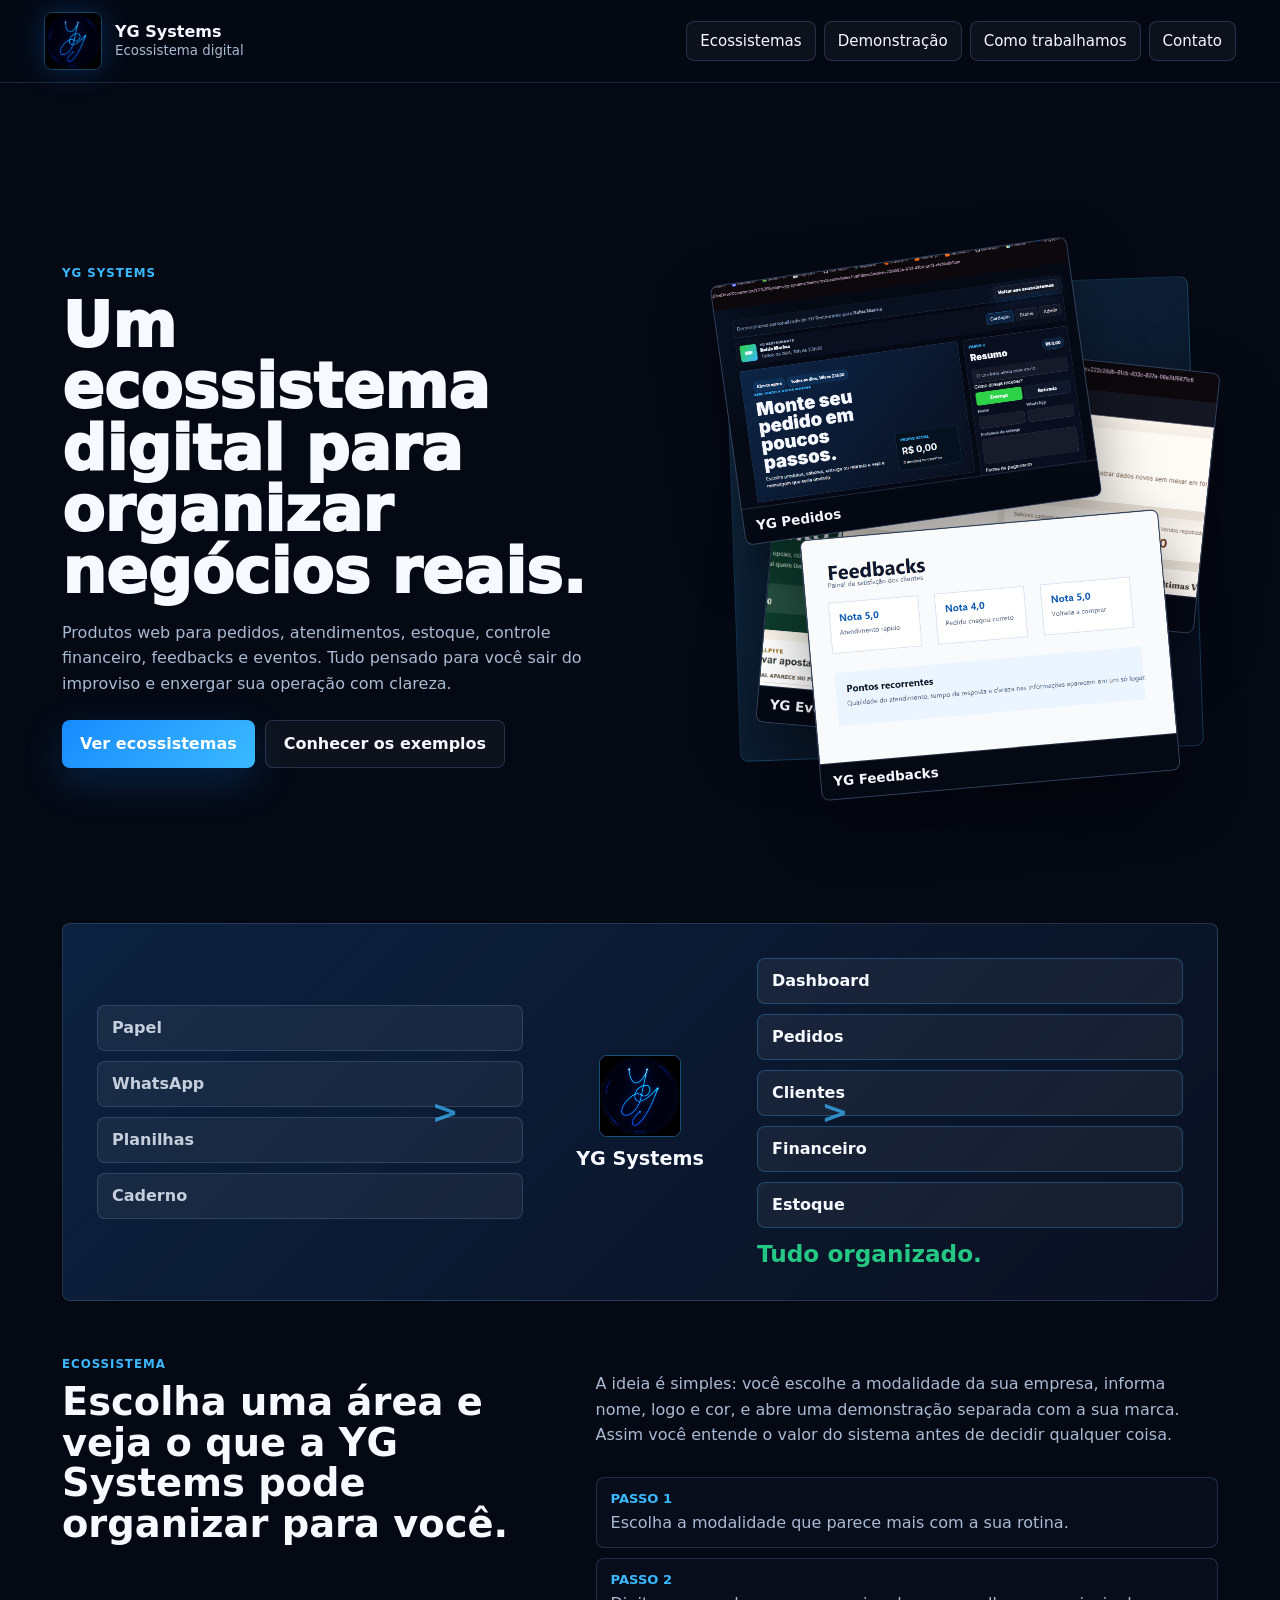
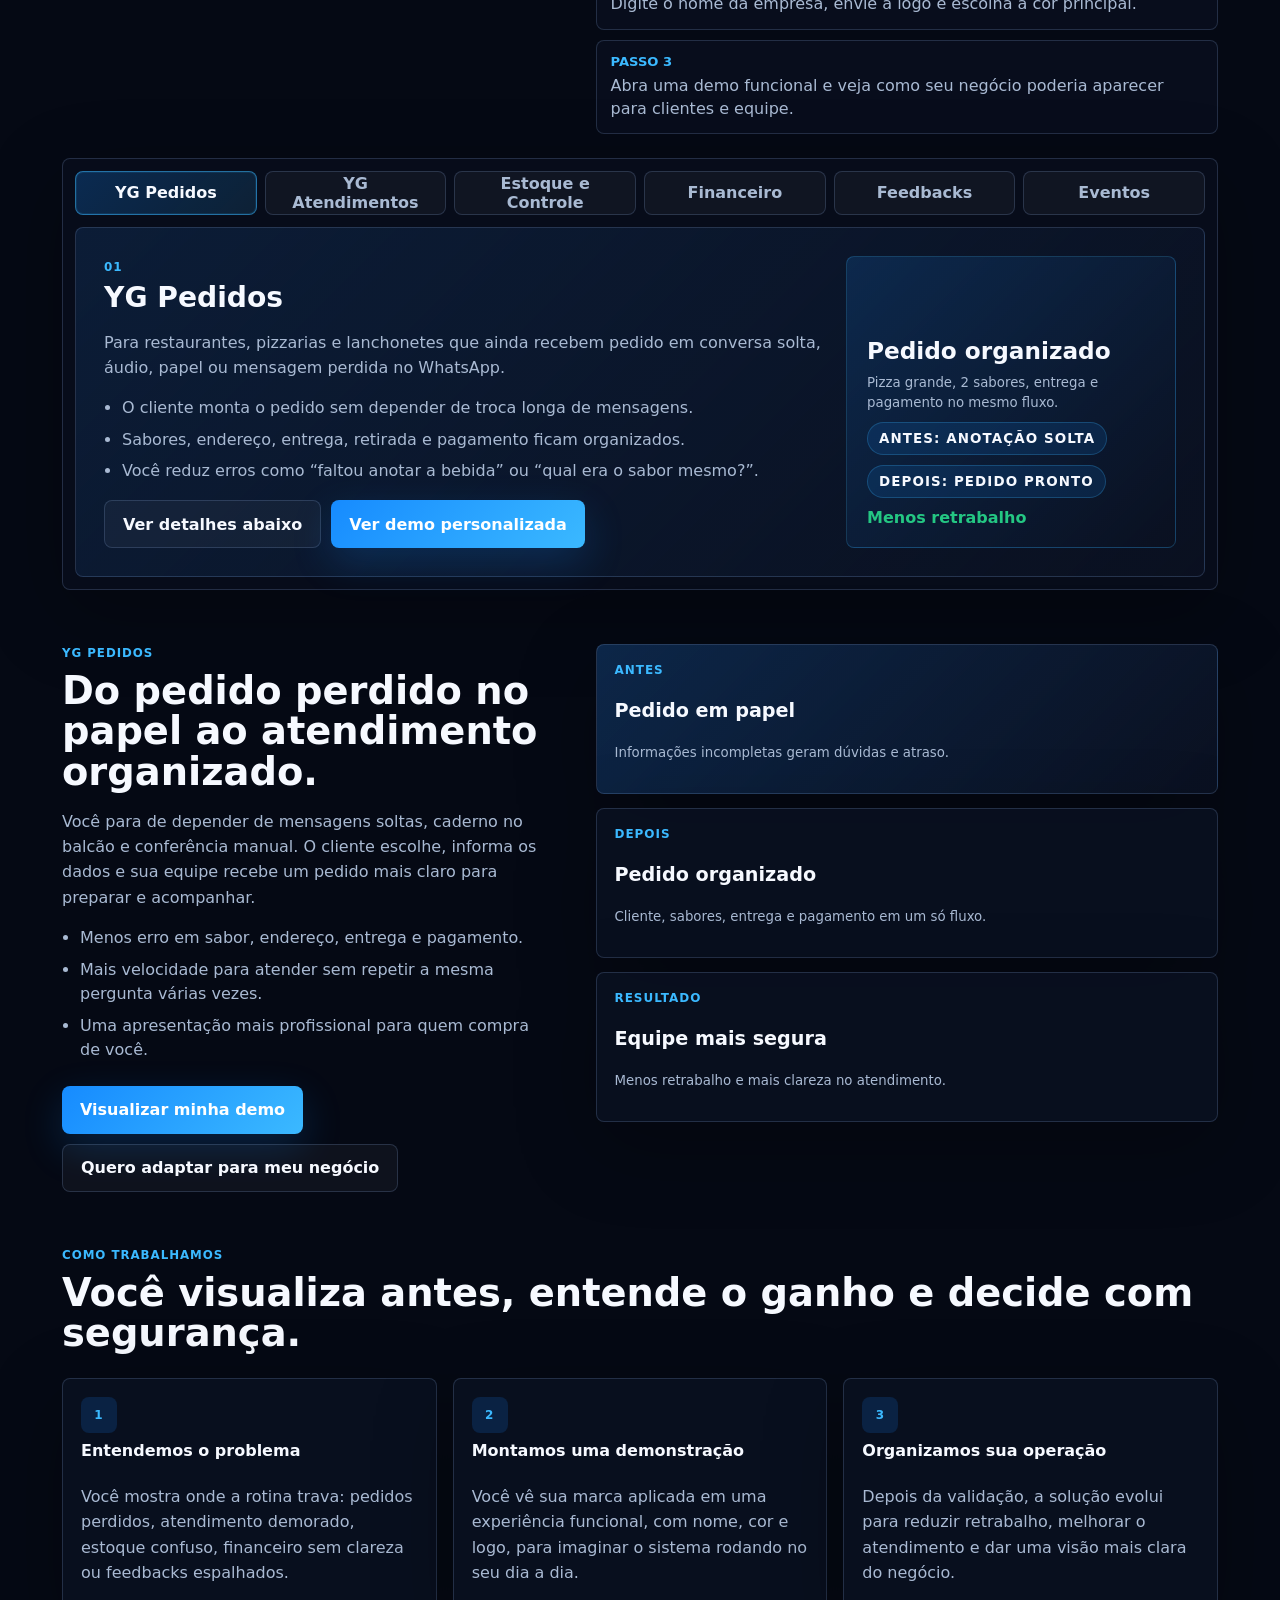
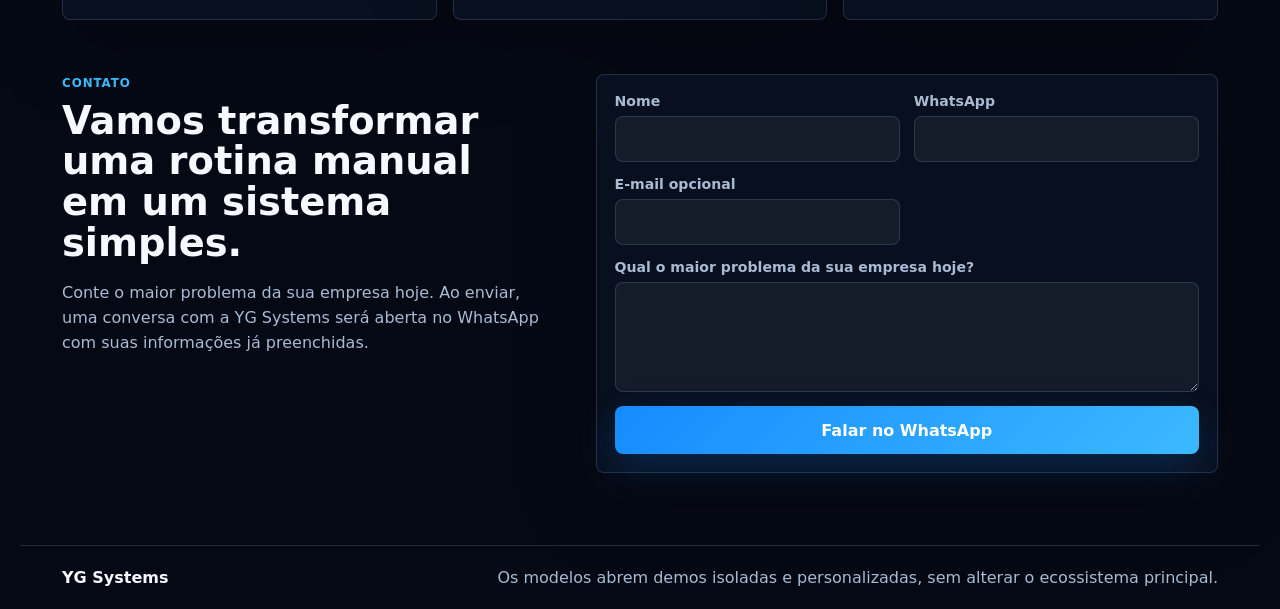
==== commit a34c0d51: "feat: melhora vitrine dos ecossistemas" ====
--- a/index.html
+++ b/index.html
@@ -5,12 +5,12 @@
     <meta name="viewport" content="width=device-width, initial-scale=1.0" />
     <meta
       name="description"
-      content="YG Systems cria sistemas web simples, modernos e personalizados para pequenos negocios."
+      content="YG Systems cria sistemas web simples, modernos e personalizados para pequenos negócios."
     />
     <meta property="og:title" content="YG Systems" />
     <meta
       property="og:description"
-      content="Ecossistema de solucoes digitais para organizar atendimento, pedidos e gestao de pequenos negocios."
+      content="Ecossistema de soluções digitais para organizar atendimento, pedidos e gestão de pequenos negócios."
     />
     <meta property="og:image" content="./assets/yg-systems-monogram.png" />
     <link rel="icon" href="./assets/yg-systems-monogram.png" />
@@ -34,12 +34,12 @@
         display: none;
       }
     </style>
-    <title>YG Systems | Solucoes digitais para pequenos negocios</title>
+    <title>YG Systems | Soluções digitais para pequenos negócios</title>
   </head>
   <body>
     <div class="page-fallback">
       <strong>YG Systems</strong>
-      <span>Se voce esta vendo apenas esta mensagem, abra o arquivo index.html desta pasta ou use o atalho abrir-site.bat.</span>
+      <span>Se você está vendo apenas esta mensagem, abra o arquivo index.html desta pasta ou use o atalho abrir-site.bat.</span>
     </div>
     <header class="topbar">
       <a class="brand" href="#inicio" aria-label="YG Systems">
@@ -49,7 +49,7 @@
           <small>Ecossistema digital</small>
         </span>
       </a>
-      <nav aria-label="Navegacao principal">
+      <nav aria-label="Navegação principal">
         <a href="#ecossistema">Ecossistemas</a>
         <a href="#demonstracao">Demonstração</a>
         <a href="#processo">Como trabalhamos</a>
@@ -61,10 +61,10 @@
       <section class="hero" id="inicio">
         <div class="hero-copy">
           <p class="eyebrow">YG Systems</p>
-          <h1>Um ecossistema digital para organizar negocios reais.</h1>
+          <h1>Um ecossistema digital para organizar negócios reais.</h1>
           <p>
-            Produtos web para atendimento, pedidos, estoque, controle financeiro, feedbacks e
-            eventos, com simplicidade para quem precisa sair do improviso sem complicar a rotina.
+            Produtos web para pedidos, atendimentos, estoque, controle financeiro, feedbacks e
+            eventos. Tudo pensado para você sair do improviso e enxergar sua operação com clareza.
           </p>
           <div class="hero-actions">
             <a class="button primary" href="#ecossistema">Ver ecossistemas</a>
@@ -72,39 +72,70 @@
           </div>
         </div>
 
-        <aside class="hero-visual" aria-label="Identidade visual YG Systems">
-          <img src="./assets/yg-systems-monogram.png" alt="Monograma YG Systems em azul luminoso" />
-          <div class="signal-card">
-            <span>Primeiro produto</span>
-            <strong>YG Restaurante</strong>
-            <small>Cardapio, pedidos e atendimento em uma experiencia demonstravel.</small>
-          </div>
+        <aside class="hero-visual" aria-label="Prévia dos sistemas YG Systems">
+          <article class="system-shot shot-restaurante">
+            <img src="./assets/preview-restaurante.png" alt="Prévia do YG Pedidos" />
+            <span>YG Pedidos</span>
+          </article>
+          <article class="system-shot shot-estoque">
+            <img src="./assets/preview-estoque.png" alt="Prévia do YG Estoque e Controle" />
+            <span>YG Estoque</span>
+          </article>
+          <article class="system-shot shot-eventos">
+            <img src="./assets/preview-eventos.png" alt="Prévia do YG Eventos" />
+            <span>YG Eventos</span>
+          </article>
+          <article class="system-shot shot-feedbacks">
+            <img src="./assets/preview-feedbacks.png" alt="Prévia do YG Feedbacks" />
+            <span>YG Feedbacks</span>
+          </article>
         </aside>
+      </section>
+
+      <section class="organization-flow" aria-label="Como a YG Systems organiza sua rotina">
+        <div class="messy-side">
+          <span>Papel</span>
+          <span>WhatsApp</span>
+          <span>Planilhas</span>
+          <span>Caderno</span>
+        </div>
+        <div class="flow-center">
+          <img src="./assets/yg-systems-monogram.png" alt="" />
+          <strong>YG Systems</strong>
+        </div>
+        <div class="organized-side">
+          <span>Dashboard</span>
+          <span>Pedidos</span>
+          <span>Clientes</span>
+          <span>Financeiro</span>
+          <span>Estoque</span>
+          <strong>Tudo organizado.</strong>
+        </div>
       </section>
 
       <section class="section intro" id="ecossistema">
         <div>
           <p class="eyebrow">Ecossistema</p>
-          <h2>Escolha uma area e veja o que a YG Systems pode organizar.</h2>
-        </div>
-        <p>
-          A ideia e construir produtos por modulo. A pessoa escolhe o tipo de solucao que precisa
-          e entende, sem termo tecnico, quais problemas aquele ecossistema resolve.
-        </p>
-      </section>
-
-      <aside class="isolation-note">
-        <strong>Como funciona a demonstracao</strong>
-        <span>
-          A vitrine principal da YG Systems nao muda. Cada escolha abre uma pagina separada da demo,
-          com nome, cor e logo salvos apenas naquela sessao do navegador.
-        </span>
-      </aside>
+          <h2>Escolha uma área e veja o que a YG Systems pode organizar para você.</h2>
+        </div>
+        <div class="intro-copy">
+          <p>
+            A ideia é simples: você escolhe a modalidade da sua empresa, informa nome, logo e cor,
+            e abre uma demonstração separada com a sua marca. Assim você entende o valor do sistema
+            antes de decidir qualquer coisa.
+          </p>
+          <ol class="demo-steps">
+            <li><strong>Passo 1</strong><span>Escolha a modalidade que parece mais com a sua rotina.</span></li>
+            <li><strong>Passo 2</strong><span>Digite o nome da empresa, envie a logo e escolha a cor principal.</span></li>
+            <li><strong>Passo 3</strong><span>Abra uma demo funcional e veja como seu negócio poderia aparecer para clientes e equipe.</span></li>
+          </ol>
+        </div>
+      </section>
 
       <section class="ecosystem-tabs" aria-label="Ecossistemas YG Systems">
         <div class="tab-list" role="tablist" aria-label="Escolha o ecossistema">
-          <button class="tab-button active" type="button" role="tab" aria-selected="true" aria-controls="tab-restaurante" data-tab="restaurante">Restaurante</button>
-          <button class="tab-button" type="button" role="tab" aria-selected="false" aria-controls="tab-bar" data-tab="bar">Bar</button>
+          <button class="tab-button active" type="button" role="tab" aria-selected="true" aria-controls="tab-restaurante" data-tab="restaurante">YG Pedidos</button>
+          <button class="tab-button" type="button" role="tab" aria-selected="false" aria-controls="tab-bar" data-tab="bar">YG Atendimentos</button>
           <button class="tab-button" type="button" role="tab" aria-selected="false" aria-controls="tab-estoque" data-tab="estoque">Estoque e Controle</button>
           <button class="tab-button" type="button" role="tab" aria-selected="false" aria-controls="tab-financeiro" data-tab="financeiro">Financeiro</button>
           <button class="tab-button" type="button" role="tab" aria-selected="false" aria-controls="tab-feedbacks" data-tab="feedbacks">Feedbacks</button>
@@ -114,15 +145,15 @@
         <article class="tab-panel active" id="tab-restaurante" role="tabpanel" data-panel="restaurante">
           <div>
             <span>01</span>
-            <h3>YG Restaurante</h3>
-            <p>
-              Cardapio digital, montagem de pedidos, escolha de sabores, entrega ou retirada,
-              pagamentos e painel basico para acompanhar pedidos.
-            </p>
-            <ul>
-              <li>Ideal para pizzarias, restaurantes e lanchonetes.</li>
-              <li>Ajuda quem recebe pedido principalmente pelo WhatsApp.</li>
-              <li>Primeira demonstracao: exemplo da pizzaria Pedir Delivery.</li>
+            <h3>YG Pedidos</h3>
+            <p>
+              Para restaurantes, pizzarias e lanchonetes que ainda recebem pedido em conversa solta,
+              áudio, papel ou mensagem perdida no WhatsApp.
+            </p>
+            <ul>
+              <li>O cliente monta o pedido sem depender de troca longa de mensagens.</li>
+              <li>Sabores, endereço, entrega, retirada e pagamento ficam organizados.</li>
+              <li>Você reduz erros como “faltou anotar a bebida” ou “qual era o sabor mesmo?”.</li>
             </ul>
             <div class="hero-actions compact">
               <a class="button secondary" href="#demonstracao">Ver detalhes abaixo</a>
@@ -132,23 +163,26 @@
             </div>
           </div>
           <div class="tab-preview restaurant-preview">
-            <strong>Pedido #YG1024</strong>
-            <small>Pizza Grande - 2 sabores</small>
-            <span>Calabresa</span>
-            <span>Marguerita</span>
-            <b>Entrega em preparo</b>
+            <strong>Pedido organizado</strong>
+            <small>Pizza grande, 2 sabores, entrega e pagamento no mesmo fluxo.</small>
+            <span>Antes: anotação solta</span>
+            <span>Depois: pedido pronto</span>
+            <b>Menos retrabalho</b>
           </div>
         </article>
 
         <article class="tab-panel" id="tab-bar" role="tabpanel" data-panel="bar" hidden>
           <div>
             <span>02</span>
-            <h3>YG Bar</h3>
-            <p>Comandas simples, controle de mesas, itens consumidos e fechamento rapido.</p>
-            <ul>
-              <li>Mesas e comandas abertas.</li>
-              <li>Produtos mais vendidos.</li>
-              <li>Resumo do atendimento por turno.</li>
+            <h3>YG Atendimentos</h3>
+            <p>
+              Para bares, salões, balcões e operações com mesas que precisam controlar o atendimento
+              sem perder produto, comanda ou fechamento no fim do turno.
+            </p>
+            <ul>
+              <li>Cada mesa fica com uma comanda clara desde o primeiro pedido.</li>
+              <li>Garçom, balcão e cozinha enxergam o que precisa ser preparado.</li>
+              <li>Você deixa de depender de papel molhado, memória da equipe ou conta feita na pressa.</li>
             </ul>
             <div class="hero-actions compact">
               <button class="button primary demo-trigger" type="button" data-demo="bar">
@@ -156,18 +190,21 @@
               </button>
             </div>
           </div>
-          <div class="tab-preview"><strong>Mesa 08</strong><small>Comanda aberta</small><b>R$ 86,40</b></div>
+          <div class="tab-preview"><strong>Mesa 08</strong><small>Comanda aberta, itens separados por consumo e fechamento mais rápido.</small><b>R$ 86,40</b></div>
         </article>
 
         <article class="tab-panel" id="tab-estoque" role="tabpanel" data-panel="estoque" hidden>
           <div>
             <span>03</span>
-            <h3>YG Estoque e Controle</h3>
-            <p>Entrada, saida, alerta de baixo estoque e visao simples do que precisa reposicao.</p>
-            <ul>
-              <li>Produtos cadastrados por categoria.</li>
-              <li>Alertas de reposicao.</li>
-              <li>Historico basico de movimentacoes.</li>
+            <h3>Estoque e Controle</h3>
+            <p>
+              Para quem compra, produz e vende sem ter certeza do que ainda tem, do que está acabando
+              ou de quanto cada produto realmente custa.
+            </p>
+            <ul>
+              <li>Produtos, insumos e movimentações ficam reunidos em um painel simples.</li>
+              <li>Você visualiza alertas antes que falte item importante.</li>
+              <li>O controle deixa de depender de planilhas esquecidas ou contas manuais.</li>
             </ul>
             <div class="hero-actions compact">
               <button class="button primary demo-trigger" type="button" data-demo="estoque">
@@ -175,18 +212,21 @@
               </button>
             </div>
           </div>
-          <div class="tab-preview"><strong>Baixo estoque</strong><small>6 itens precisam reposicao</small><b>Atualizar lista</b></div>
+          <div class="tab-preview"><strong>Baixo estoque</strong><small>6 itens precisam de reposição antes do próximo turno.</small><b>Atualizar lista</b></div>
         </article>
 
         <article class="tab-panel" id="tab-financeiro" role="tabpanel" data-panel="financeiro" hidden>
           <div>
             <span>04</span>
-            <h3>YG Financeiro</h3>
-            <p>Organizacao inicial de entradas, saidas, contas a pagar e resultado do periodo.</p>
-            <ul>
-              <li>Receitas e despesas.</li>
-              <li>Contas por vencimento.</li>
-              <li>Resumo mensal para decisao rapida.</li>
+            <h3>Financeiro</h3>
+            <p>
+              Para você parar de descobrir o resultado só no fim do mês, quando notas, contas,
+              vendas e despesas já se misturaram.
+            </p>
+            <ul>
+              <li>Entradas, saídas e contas a pagar ficam em uma visão direta.</li>
+              <li>Você entende melhor o que está sobrando, faltando ou atrasando.</li>
+              <li>A tomada de decisão fica mais tranquila porque os números aparecem com clareza.</li>
             </ul>
             <div class="hero-actions compact">
               <button class="button primary demo-trigger" type="button" data-demo="financeiro">
@@ -194,18 +234,21 @@
               </button>
             </div>
           </div>
-          <div class="tab-preview"><strong>Resultado do mes</strong><small>Receitas menos despesas</small><b>+ R$ 4.280,00</b></div>
+          <div class="tab-preview"><strong>Resultado do mês</strong><small>Receitas, despesas e vencimentos reunidos para leitura rápida.</small><b>+ R$ 4.280,00</b></div>
         </article>
 
         <article class="tab-panel" id="tab-feedbacks" role="tabpanel" data-panel="feedbacks" hidden>
           <div>
             <span>05</span>
-            <h3>YG Feedbacks</h3>
-            <p>Coleta simples de opinioes, notas e observacoes para melhorar atendimento.</p>
-            <ul>
-              <li>Formulario de satisfacao.</li>
-              <li>Notas por atendimento.</li>
-              <li>Pontos recorrentes para melhoria.</li>
+            <h3>Feedbacks</h3>
+            <p>
+              Para transformar opinião de cliente em melhoria real, sem depender apenas de comentários
+              soltos no direct ou conversas que se perdem.
+            </p>
+            <ul>
+              <li>Você coleta notas e respostas de forma simples.</li>
+              <li>Os pontos recorrentes ficam mais fáceis de enxergar.</li>
+              <li>A equipe entende onde acertou e onde precisa melhorar.</li>
             </ul>
             <div class="hero-actions compact">
               <button class="button primary demo-trigger" type="button" data-demo="feedbacks">
@@ -213,18 +256,21 @@
               </button>
             </div>
           </div>
-          <div class="tab-preview"><strong>Nota media</strong><small>Ultimos 30 feedbacks</small><b>4,7 / 5</b></div>
+          <div class="tab-preview"><strong>Nota média</strong><small>Últimos feedbacks organizados em uma leitura prática.</small><b>4,7 / 5</b></div>
         </article>
 
         <article class="tab-panel" id="tab-eventos" role="tabpanel" data-panel="eventos" hidden>
           <div>
             <span>06</span>
-            <h3>YG Eventos</h3>
-            <p>Cadastro de eventos, lista de participantes, confirmacoes e acompanhamento basico.</p>
-            <ul>
-              <li>Inscricoes e presenca.</li>
-              <li>Controle de lotacao.</li>
-              <li>Comunicacao com participantes.</li>
+            <h3>Eventos</h3>
+            <p>
+              Para inscrições, confirmações, listas e acompanhamento de participantes não ficarem
+              espalhados em mensagens, prints e anotações.
+            </p>
+            <ul>
+              <li>Você acompanha quem se inscreveu e quem confirmou.</li>
+              <li>Fica mais fácil controlar vagas, lotação e informações importantes.</li>
+              <li>O evento passa uma imagem mais profissional desde o primeiro contato.</li>
             </ul>
             <div class="hero-actions compact">
               <button class="button primary demo-trigger" type="button" data-demo="eventos">
@@ -232,58 +278,58 @@
               </button>
             </div>
           </div>
-          <div class="tab-preview"><strong>Workshop sabado</strong><small>42 confirmados</small><b>8 vagas livres</b></div>
+          <div class="tab-preview"><strong>Workshop sábado</strong><small>Participantes confirmados, vagas livres e instruções no mesmo lugar.</small><b>8 vagas livres</b></div>
         </article>
       </section>
 
       <section class="restaurant-section" id="demonstracao">
         <div class="restaurant-copy">
-          <p class="eyebrow" id="ecosystem-detail-label">YG Restaurante</p>
-          <h2 id="ecosystem-detail-title">Mais clareza para vender, atender e acompanhar cada pedido.</h2>
+          <p class="eyebrow" id="ecosystem-detail-label">YG Pedidos</p>
+          <h2 id="ecosystem-detail-title">Do pedido perdido no papel ao atendimento organizado.</h2>
           <p id="ecosystem-detail-copy">
-            Seu cliente visualiza o cardápio, monta o pedido e informa como quer receber. A equipe
-            ganha uma visão organizada para evitar mensagens perdidas e dúvidas no atendimento.
+            Você para de depender de mensagens soltas, caderno no balcão e conferência manual. O cliente
+            escolhe, informa os dados e sua equipe recebe um pedido mais claro para preparar e acompanhar.
           </p>
           <ul id="ecosystem-detail-benefits">
-            <li>Mais agilidade para quem atende pelo WhatsApp.</li>
-            <li>Menos erros em sabores, endereço e pagamento.</li>
-            <li>Uma apresentação profissional para o seu negócio.</li>
+            <li>Menos erro em sabor, endereço, entrega e pagamento.</li>
+            <li>Mais velocidade para atender sem repetir a mesma pergunta várias vezes.</li>
+            <li>Uma apresentação mais profissional para quem compra de você.</li>
           </ul>
           <div class="hero-actions">
             <button class="button primary demo-trigger" id="ecosystem-detail-demo" type="button" data-demo="restaurante">
               Visualizar minha demo
             </button>
-            <a class="button secondary" href="#contato">Quero adaptar para meu negocio</a>
+            <a class="button secondary" href="#contato">Quero adaptar para meu negócio</a>
           </div>
         </div>
 
         <div class="restaurant-demo" id="ecosystem-detail-preview" aria-label="Resumo visual do ecossistema selecionado">
-          <div class="demo-panel menu"><span>Cardápio</span><strong>Pedido organizado</strong><small>Sabores, entrega e pagamento em um só fluxo.</small></div>
-          <div class="demo-panel order"><span>Atendimento</span><strong>Menos dúvidas</strong><small>Informações completas antes de confirmar.</small></div>
-          <div class="demo-panel admin"><span>Painel</span><strong>Visão do dia</strong><small>Pedidos prontos para acompanhar.</small></div>
+          <div class="demo-panel menu"><span>Antes</span><strong>Pedido em papel</strong><small>Informações incompletas geram dúvidas e atraso.</small></div>
+          <div class="demo-panel order"><span>Depois</span><strong>Pedido organizado</strong><small>Cliente, sabores, entrega e pagamento em um só fluxo.</small></div>
+          <div class="demo-panel admin"><span>Resultado</span><strong>Equipe mais segura</strong><small>Menos retrabalho e mais clareza no atendimento.</small></div>
         </div>
       </section>
 
       <section class="section" id="processo">
         <div>
           <p class="eyebrow">Como trabalhamos</p>
-          <h2>Um sistema que acompanha a rotina do seu negócio.</h2>
+          <h2>Você visualiza antes, entende o ganho e decide com segurança.</h2>
         </div>
         <div class="steps">
           <article>
             <span>1</span>
-            <strong>Olhar para sua rotina</strong>
-            <p>Entendemos onde o atendimento trava, onde o controle se perde e o que mais toma o seu tempo.</p>
+            <strong>Entendemos o problema</strong>
+            <p>Você mostra onde a rotina trava: pedidos perdidos, atendimento demorado, estoque confuso, financeiro sem clareza ou feedbacks espalhados.</p>
           </article>
           <article>
             <span>2</span>
-            <strong>Mostrar antes de decidir</strong>
-            <p>Você vê uma versão com a sua marca para entender, na prática, como o dia a dia pode ficar mais simples.</p>
+            <strong>Montamos uma demonstração</strong>
+            <p>Você vê sua marca aplicada em uma experiência funcional, com nome, cor e logo, para imaginar o sistema rodando no seu dia a dia.</p>
           </article>
           <article>
             <span>3</span>
-            <strong>Transformar em resultado</strong>
-            <p>O objetivo é reduzir retrabalho, atender melhor e dar mais segurança para você cuidar do que faz o negócio crescer.</p>
+            <strong>Organizamos sua operação</strong>
+            <p>Depois da validação, a solução evolui para reduzir retrabalho, melhorar o atendimento e dar uma visão mais clara do negócio.</p>
           </article>
         </div>
       </section>
@@ -293,7 +339,7 @@
           <p class="eyebrow">Contato</p>
           <h2>Vamos transformar uma rotina manual em um sistema simples.</h2>
           <p>
-            Conte rapidamente o que você quer organizar. Ao enviar, uma conversa com a YG Systems
+            Conte o maior problema da sua empresa hoje. Ao enviar, uma conversa com a YG Systems
             será aberta no WhatsApp com suas informações já preenchidas.
           </p>
         </div>
@@ -311,7 +357,7 @@
             <input name="email" type="email" autocomplete="email" />
           </label>
           <label class="full">
-            O que voce quer organizar?
+            Qual o maior problema da sua empresa hoje?
             <textarea name="message" required></textarea>
           </label>
           <input type="hidden" name="origin" value="site YG Systems" />
@@ -334,7 +380,7 @@
         <p>Informe os dados do negócio para abrir uma demonstração separada, só com a sua marca.</p>
         <label>
           Nome da empresa
-          <input name="businessName" required placeholder="Ex: Bar do Joao" />
+          <input name="businessName" required placeholder="Ex: Bar do João" />
         </label>
         <label>
           Logomarca opcional
--- a/styles.css
+++ b/styles.css
@@ -4,7 +4,7 @@
   --surface-2: #10192c;
   --line: rgba(133, 165, 214, 0.22);
   --text: #f6f9ff;
-  --muted: #9fb0c8;
+  --muted: #a9bad3;
   --accent: #168bff;
   --accent-2: #3bb9ff;
   --success: #24c783;
@@ -64,7 +64,7 @@
   display: flex;
   gap: 18px;
   justify-content: space-between;
-  min-height: 76px;
+  min-height: 82px;
   padding: 12px clamp(14px, 4vw, 44px);
   position: sticky;
   top: 0;
@@ -75,16 +75,16 @@
 .brand {
   align-items: center;
   display: flex;
-  gap: 12px;
+  gap: 13px;
 }
 
 .brand img {
-  border: 1px solid rgba(59, 185, 255, 0.3);
-  border-radius: var(--radius);
-  box-shadow: 0 0 24px rgba(22, 139, 255, 0.22);
-  height: 46px;
+  border: 1px solid rgba(59, 185, 255, 0.34);
+  border-radius: var(--radius);
+  box-shadow: 0 0 28px rgba(22, 139, 255, 0.25);
+  height: 58px;
   object-fit: cover;
-  width: 46px;
+  width: 58px;
 }
 
 .brand strong {
@@ -125,8 +125,8 @@
 .hero {
   align-items: center;
   display: grid;
-  gap: clamp(26px, 5vw, 70px);
-  grid-template-columns: minmax(0, 1fr) minmax(330px, 0.78fr);
+  gap: clamp(30px, 6vw, 84px);
+  grid-template-columns: minmax(0, 0.94fr) minmax(420px, 0.9fr);
   min-height: calc(100vh - 118px);
 }
 
@@ -172,7 +172,7 @@
 }
 
 .hero-copy > p {
-  max-width: 610px;
+  max-width: 640px;
 }
 
 .hero-actions {
@@ -211,36 +211,325 @@
 }
 
 .hero-visual {
-  isolation: isolate;
+  height: min(560px, 58vw);
   min-height: 430px;
   position: relative;
 }
 
-.hero-visual > img {
-  border-radius: var(--radius);
-  height: 100%;
-  max-height: 520px;
-  object-fit: contain;
-  opacity: 0.82;
+.hero-visual::before {
+  background:
+    linear-gradient(135deg, rgba(59, 185, 255, 0.18), transparent),
+    rgba(10, 16, 32, 0.72);
+  border: 1px solid rgba(59, 185, 255, 0.2);
+  border-radius: var(--radius);
+  content: "";
+  inset: 48px 22px 42px 42px;
+  position: absolute;
+  transform: rotate(-2deg);
+}
+
+.system-shot {
+  background: #0f1728;
+  border: 1px solid rgba(133, 165, 214, 0.3);
+  border-radius: var(--radius);
+  box-shadow: 0 24px 60px rgba(0, 0, 0, 0.36);
+  overflow: hidden;
+  position: absolute;
+  width: min(360px, 72%);
+}
+
+.system-shot img {
+  aspect-ratio: 16 / 10;
+  height: auto;
+  object-fit: cover;
   width: 100%;
 }
 
-.signal-card {
-  background: rgba(10, 16, 32, 0.9);
-  border: 1px solid var(--line);
-  border-radius: var(--radius);
-  bottom: 24px;
+.system-shot span {
+  background: rgba(5, 9, 20, 0.94);
+  border-top: 1px solid rgba(133, 165, 214, 0.22);
+  color: var(--text);
+  display: block;
+  font-size: 0.84rem;
+  font-weight: 850;
+  padding: 10px 12px;
+}
+
+.shot-restaurante {
+  left: 36px;
+  top: 24px;
+  transform: rotate(-8deg);
+  z-index: 4;
+}
+
+.shot-estoque {
+  right: 10px;
+  top: 118px;
+  transform: rotate(6deg);
+  z-index: 3;
+}
+
+.shot-eventos {
+  bottom: 58px;
+  left: 76px;
+  transform: rotate(5deg);
+  z-index: 2;
+}
+
+.shot-feedbacks {
+  bottom: 10px;
+  right: 48px;
+  transform: rotate(-5deg);
+  z-index: 5;
+}
+
+.organization-flow {
+  align-items: center;
+  background:
+    linear-gradient(135deg, rgba(22, 139, 255, 0.14), rgba(10, 16, 32, 0.86)),
+    var(--surface);
+  border: 1px solid var(--line);
+  border-radius: var(--radius);
+  display: grid;
+  gap: 22px;
+  grid-template-columns: minmax(0, 1fr) 190px minmax(0, 1fr);
+  margin-top: 16px;
+  overflow: hidden;
+  padding: clamp(18px, 4vw, 34px);
+  position: relative;
+}
+
+.organization-flow::before,
+.organization-flow::after {
+  color: var(--accent-2);
+  content: ">";
+  font-size: 2rem;
+  font-weight: 900;
+  opacity: 0.7;
+  position: absolute;
+  top: 50%;
+  transform: translateY(-50%);
+}
+
+.organization-flow::before {
+  left: calc(33% - 12px);
+}
+
+.organization-flow::after {
+  right: calc(33% - 12px);
+}
+
+.messy-side,
+.organized-side {
+  display: grid;
+  gap: 10px;
+}
+
+.messy-side span,
+.organized-side span {
+  background: rgba(255, 255, 255, 0.055);
+  border: 1px solid var(--line);
+  border-radius: var(--radius);
+  color: var(--text);
+  font-weight: 820;
+  min-height: 46px;
+  padding: 12px 14px;
+}
+
+.messy-side span {
+  color: #c5cedd;
+}
+
+.organized-side span {
+  border-color: rgba(59, 185, 255, 0.28);
+}
+
+.organized-side strong {
+  color: var(--success);
+  font-size: 1.45rem;
+  line-height: 1.05;
+  margin-top: 4px;
+}
+
+.flow-center {
+  align-items: center;
+  display: grid;
+  gap: 10px;
+  justify-items: center;
+  text-align: center;
+}
+
+.flow-center img {
+  border: 1px solid rgba(59, 185, 255, 0.34);
+  border-radius: var(--radius);
+  height: 82px;
+  object-fit: cover;
+  width: 82px;
+}
+
+.flow-center strong {
+  font-size: 1.2rem;
+}
+
+.section,
+.restaurant-section,
+.contact-section {
+  margin-top: 54px;
+}
+
+.section.intro,
+.restaurant-section,
+.contact-section {
+  align-items: start;
+  display: grid;
+  gap: clamp(20px, 4vw, 48px);
+  grid-template-columns: minmax(0, 0.78fr) minmax(0, 1fr);
+}
+
+.intro-copy {
+  display: grid;
+  gap: 14px;
+}
+
+.demo-steps {
+  counter-reset: demo-step;
+  display: grid;
+  gap: 10px;
+  list-style: none;
+  margin: 0;
+  padding: 0;
+}
+
+.demo-steps li {
+  align-items: start;
+  background: rgba(10, 16, 32, 0.74);
+  border: 1px solid var(--line);
+  border-radius: var(--radius);
+  display: grid;
+  gap: 5px;
+  padding: 13px 14px;
+}
+
+.demo-steps strong {
+  color: var(--accent-2);
+  font-size: 0.82rem;
+  text-transform: uppercase;
+}
+
+.demo-steps span {
+  color: var(--muted);
+  line-height: 1.45;
+}
+
+.steps {
+  display: grid;
+  gap: 16px;
+  grid-template-columns: repeat(3, minmax(0, 1fr));
+  margin-top: 24px;
+}
+
+.demo-panel,
+.steps article,
+.contact-form {
+  background: rgba(10, 16, 32, 0.88);
+  border: 1px solid var(--line);
+  border-radius: var(--radius);
   box-shadow: var(--shadow);
-  display: grid;
-  gap: 7px;
-  left: -28px;
-  max-width: 330px;
   padding: 18px;
-  position: absolute;
-}
-
-.signal-card span,
-.product-card span,
+}
+
+.ecosystem-tabs {
+  background: rgba(10, 16, 32, 0.62);
+  border: 1px solid var(--line);
+  border-radius: var(--radius);
+  box-shadow: var(--shadow);
+  margin-top: 24px;
+  padding: 12px;
+}
+
+.tab-list {
+  display: grid;
+  gap: 8px;
+  grid-template-columns: repeat(6, minmax(0, 1fr));
+  margin-bottom: 12px;
+}
+
+.tab-button {
+  background: rgba(255, 255, 255, 0.04);
+  border: 1px solid var(--line);
+  border-radius: var(--radius);
+  color: var(--muted);
+  cursor: pointer;
+  font-weight: 820;
+  min-height: 44px;
+  padding: 0 12px;
+  transition:
+    background-color 180ms ease,
+    border-color 180ms ease,
+    color 180ms ease,
+    transform 180ms ease,
+    box-shadow 180ms ease;
+}
+
+.tab-button:hover {
+  border-color: rgba(59, 185, 255, 0.42);
+  color: var(--text);
+  transform: translateY(-2px);
+}
+
+.tab-button.active {
+  background: linear-gradient(135deg, rgba(22, 139, 255, 0.24), rgba(59, 185, 255, 0.12));
+  border-color: rgba(59, 185, 255, 0.52);
+  box-shadow: inset 0 0 0 1px rgba(59, 185, 255, 0.1);
+  color: var(--text);
+}
+
+.tab-panel {
+  align-items: stretch;
+  background:
+    linear-gradient(135deg, rgba(22, 139, 255, 0.1), rgba(10, 16, 32, 0.92)),
+    var(--surface);
+  border: 1px solid var(--line);
+  border-radius: var(--radius);
+  display: none;
+  gap: 18px;
+  grid-template-columns: minmax(0, 1fr) 330px;
+  padding: clamp(16px, 3vw, 28px);
+}
+
+.tab-panel.active {
+  animation: ecosystem-panel-in 360ms cubic-bezier(0.22, 1, 0.36, 1) both;
+  display: grid;
+}
+
+.tab-panel.active > div:first-child {
+  animation: ecosystem-copy-in 420ms 45ms cubic-bezier(0.22, 1, 0.36, 1) both;
+}
+
+.tab-panel.active .tab-preview {
+  animation: ecosystem-preview-in 460ms 80ms cubic-bezier(0.22, 1, 0.36, 1) both;
+}
+
+.tab-panel h3 {
+  font-size: clamp(1.35rem, 2.2vw, 2.1rem);
+  margin: 6px 0 8px;
+}
+
+.tab-panel p {
+  max-width: 740px;
+}
+
+.tab-panel ul {
+  color: var(--muted);
+  display: grid;
+  gap: 8px;
+  line-height: 1.45;
+  margin: 16px 0 0;
+  padding-left: 18px;
+}
+
+.tab-panel span,
+.tab-preview span,
 .demo-panel span,
 .steps span {
   color: var(--accent-2);
@@ -250,139 +539,6 @@
   text-transform: uppercase;
 }
 
-.signal-card strong {
-  font-size: 1.7rem;
-}
-
-.section,
-.restaurant-section,
-.contact-section {
-  margin-top: 44px;
-}
-
-.section.intro,
-.restaurant-section,
-.contact-section {
-  align-items: start;
-  display: grid;
-  gap: clamp(20px, 4vw, 48px);
-  grid-template-columns: minmax(0, 0.8fr) minmax(0, 1fr);
-}
-
-.steps {
-  display: grid;
-  gap: 16px;
-  grid-template-columns: repeat(3, minmax(0, 1fr));
-  margin-top: 24px;
-}
-
-.demo-panel,
-.steps article,
-.contact-form {
-  background: rgba(10, 16, 32, 0.88);
-  border: 1px solid var(--line);
-  border-radius: var(--radius);
-  box-shadow: var(--shadow);
-  padding: 18px;
-}
-
-.ecosystem-tabs {
-  background: rgba(10, 16, 32, 0.62);
-  border: 1px solid var(--line);
-  border-radius: var(--radius);
-  box-shadow: var(--shadow);
-  margin-top: 24px;
-  padding: 12px;
-}
-
-.isolation-note {
-  align-items: center;
-  background: rgba(22, 139, 255, 0.1);
-  border: 1px solid rgba(59, 185, 255, 0.24);
-  border-radius: var(--radius);
-  color: var(--muted);
-  display: flex;
-  gap: 12px;
-  justify-content: space-between;
-  margin-top: 16px;
-  padding: 12px 14px;
-}
-
-.isolation-note strong {
-  color: var(--text);
-  white-space: nowrap;
-}
-
-.tab-list {
-  display: grid;
-  gap: 8px;
-  grid-template-columns: repeat(6, minmax(0, 1fr));
-  margin-bottom: 12px;
-}
-
-.tab-button {
-  background: rgba(255, 255, 255, 0.04);
-  border: 1px solid var(--line);
-  border-radius: var(--radius);
-  color: var(--muted);
-  cursor: pointer;
-  font-weight: 820;
-  min-height: 44px;
-  padding: 0 12px;
-}
-
-.tab-button.active {
-  background: linear-gradient(135deg, rgba(22, 139, 255, 0.24), rgba(59, 185, 255, 0.12));
-  border-color: rgba(59, 185, 255, 0.52);
-  color: var(--text);
-  box-shadow: inset 0 0 0 1px rgba(59, 185, 255, 0.1);
-}
-
-.tab-panel {
-  align-items: stretch;
-  background:
-    linear-gradient(135deg, rgba(22, 139, 255, 0.1), rgba(10, 16, 32, 0.92)),
-    var(--surface);
-  border: 1px solid var(--line);
-  border-radius: var(--radius);
-  display: none;
-  gap: 18px;
-  grid-template-columns: minmax(0, 1fr) 330px;
-  padding: clamp(16px, 3vw, 28px);
-}
-
-.tab-panel.active {
-  display: grid;
-}
-
-.tab-panel h3 {
-  font-size: clamp(1.35rem, 2.2vw, 2.1rem);
-  margin: 6px 0 8px;
-}
-
-.tab-panel p {
-  max-width: 700px;
-}
-
-.tab-panel ul {
-  color: var(--muted);
-  display: grid;
-  gap: 8px;
-  line-height: 1.45;
-  margin: 16px 0 0;
-  padding-left: 18px;
-}
-
-.tab-panel span,
-.tab-preview span,
-.product-card span {
-  color: var(--accent-2);
-  font-size: 0.75rem;
-  font-weight: 850;
-  letter-spacing: 0.08em;
-  text-transform: uppercase;
-}
-
 .hero-actions.compact {
   margin-top: 18px;
 }
@@ -395,13 +551,18 @@
   border: 1px solid rgba(59, 185, 255, 0.24);
   border-radius: var(--radius);
   display: grid;
-  gap: 8px;
-  min-height: 260px;
-  padding: 18px;
+  gap: 10px;
+  min-height: 270px;
+  padding: 20px;
 }
 
 .tab-preview strong {
   font-size: 1.45rem;
+  line-height: 1.1;
+}
+
+.tab-preview small {
+  line-height: 1.45;
 }
 
 .tab-preview b {
@@ -425,15 +586,20 @@
   width: fit-content;
 }
 
-.product-card,
-.product-card.featured,
-.product-card.muted {
-  display: none;
-}
-
-.product-card a {
-  color: var(--accent-2);
-  font-weight: 850;
+.restaurant-section.is-switching .restaurant-copy {
+  animation: ecosystem-copy-in 400ms cubic-bezier(0.22, 1, 0.36, 1) both;
+}
+
+.restaurant-section.is-switching .restaurant-demo {
+  animation: ecosystem-preview-in 440ms 55ms cubic-bezier(0.22, 1, 0.36, 1) both;
+}
+
+.restaurant-copy ul {
+  color: var(--muted);
+  display: grid;
+  gap: 8px;
+  line-height: 1.5;
+  padding-left: 18px;
 }
 
 .restaurant-demo {
@@ -441,211 +607,25 @@
   gap: 14px;
 }
 
-.personalized-demo {
-  margin-top: 44px;
-}
-
-.demo-shell {
-  background: rgba(10, 16, 32, 0.9);
-  border: 1px solid var(--line);
-  border-radius: var(--radius);
-  box-shadow: var(--shadow);
-  overflow: hidden;
-}
-
-.demo-header {
-  align-items: center;
-  background:
-    linear-gradient(135deg, color-mix(in srgb, var(--demo-accent, var(--accent)) 18%, transparent), rgba(5, 9, 20, 0.92)),
-    var(--surface);
-  border-bottom: 1px solid var(--line);
-  display: flex;
-  gap: 14px;
-  justify-content: space-between;
-  padding: 16px;
-}
-
-.demo-business {
-  align-items: center;
-  display: flex;
-  gap: 12px;
-}
-
-.demo-logo {
-  align-items: center;
-  background: var(--demo-accent, var(--accent));
-  border-radius: var(--radius);
-  color: #fff;
-  display: flex;
-  font-weight: 900;
-  height: 56px;
-  justify-content: center;
-  overflow: hidden;
-  width: 56px;
-}
-
-.demo-logo img {
-  height: 100%;
-  object-fit: cover;
-  width: 100%;
-}
-
-.demo-business span {
-  color: var(--accent-2);
-  display: block;
-  font-size: 0.76rem;
-  font-weight: 850;
-  letter-spacing: 0.08em;
-  text-transform: uppercase;
-}
-
-.demo-business strong {
-  display: block;
-  font-size: 1.35rem;
-}
-
-.demo-content {
-  display: grid;
-  gap: 14px;
-  padding: 16px;
-}
-
-.demo-hero-card,
-.demo-metrics article,
-.demo-table article {
-  background: rgba(255, 255, 255, 0.045);
-  border: 1px solid var(--line);
-  border-radius: var(--radius);
-  padding: 16px;
-}
-
-.demo-hero-card {
-  background:
-    radial-gradient(circle at right top, color-mix(in srgb, var(--demo-accent, var(--accent)) 26%, transparent), transparent 18rem),
-    rgba(255, 255, 255, 0.045);
-}
-
-.demo-hero-card > span {
-  color: var(--accent-2);
-  font-size: 0.75rem;
-  font-weight: 850;
-  letter-spacing: 0.08em;
-  text-transform: uppercase;
-}
-
-.demo-hero-card h3 {
-  font-size: clamp(1.7rem, 3.2vw, 2.8rem);
-  margin: 8px 0;
-}
-
-.demo-actions {
-  display: flex;
-  flex-wrap: wrap;
-  gap: 8px;
-  margin-top: 16px;
-}
-
-.demo-actions button {
-  background: color-mix(in srgb, var(--demo-accent, var(--accent)) 18%, #0a1020);
-  border: 1px solid color-mix(in srgb, var(--demo-accent, var(--accent)) 42%, rgba(133, 165, 214, 0.22));
-  border-radius: var(--radius);
-  color: var(--text);
-  font-weight: 780;
-  min-height: 40px;
-  padding: 0 12px;
-}
-
-.demo-metrics {
+.demo-panel {
   display: grid;
   gap: 10px;
-  grid-template-columns: repeat(3, minmax(0, 1fr));
-}
-
-.demo-metrics article {
-  display: grid;
-  gap: 4px;
-}
-
-.demo-table {
-  display: grid;
-  gap: 10px;
-}
-
-.demo-table article {
-  align-items: center;
-  display: grid;
-  gap: 10px;
-  grid-template-columns: minmax(0, 1fr) minmax(0, 1fr) 150px;
-}
-
-.demo-table b {
-  color: var(--success);
-  text-align: right;
-}
-
-.modal {
-  align-items: center;
-  background: rgba(5, 9, 20, 0.78);
-  display: flex;
-  inset: 0;
-  justify-content: center;
-  padding: 18px;
-  position: fixed;
-  z-index: 50;
-}
-
-.modal-card {
-  background: var(--surface);
-  border: 1px solid var(--line);
-  border-radius: var(--radius);
-  box-shadow: var(--shadow);
-  display: grid;
-  gap: 14px;
-  max-width: 520px;
-  padding: 20px;
-  position: relative;
-  width: 100%;
-}
-
-.modal-close {
-  background: rgba(255, 255, 255, 0.06);
-  border: 1px solid var(--line);
-  border-radius: 6px;
-  color: var(--text);
-  cursor: pointer;
-  font-weight: 850;
-  height: 32px;
-  position: absolute;
-  right: 14px;
-  top: 14px;
-  width: 32px;
-}
-
-.demo-panel {
   min-height: 150px;
+}
+
+.demo-panel strong {
+  font-size: 1.2rem;
+  line-height: 1.2;
+}
+
+.demo-panel small {
+  line-height: 1.5;
 }
 
 .demo-panel.menu {
   background:
     linear-gradient(135deg, rgba(22, 139, 255, 0.18), rgba(10, 16, 32, 0.9)),
     var(--surface);
-}
-
-.tags {
-  display: flex;
-  flex-wrap: wrap;
-  gap: 8px;
-  margin-top: 16px;
-}
-
-.tags span {
-  background: rgba(22, 139, 255, 0.13);
-  border: 1px solid rgba(59, 185, 255, 0.24);
-  border-radius: 999px;
-  color: var(--text);
-  font-size: 0.84rem;
-  font-weight: 750;
-  padding: 8px 11px;
 }
 
 .steps article {
@@ -736,35 +716,132 @@
   color: var(--accent-2);
 }
 
+.modal {
+  align-items: center;
+  background: rgba(5, 9, 20, 0.78);
+  display: flex;
+  inset: 0;
+  justify-content: center;
+  padding: 18px;
+  position: fixed;
+  z-index: 50;
+}
+
+.modal-card {
+  background: var(--surface);
+  border: 1px solid var(--line);
+  border-radius: var(--radius);
+  box-shadow: var(--shadow);
+  display: grid;
+  gap: 14px;
+  max-width: 520px;
+  padding: 20px;
+  position: relative;
+  width: 100%;
+}
+
+.modal-close {
+  background: rgba(255, 255, 255, 0.06);
+  border: 1px solid var(--line);
+  border-radius: 6px;
+  color: var(--text);
+  cursor: pointer;
+  font-weight: 850;
+  height: 32px;
+  position: absolute;
+  right: 14px;
+  top: 14px;
+  width: 32px;
+}
+
+.motion-ready main > section,
+.motion-ready main > aside,
+.motion-ready footer {
+  opacity: 0;
+  transform: translateY(18px);
+}
+
+.motion-ready main > section.is-visible,
+.motion-ready main > aside.is-visible,
+.motion-ready footer.is-visible {
+  opacity: 1;
+  transform: translateY(0);
+  transition:
+    opacity 560ms ease var(--reveal-delay, 0ms),
+    transform 560ms cubic-bezier(0.22, 1, 0.36, 1) var(--reveal-delay, 0ms);
+}
+
+.modal:not([hidden]) .modal-card {
+  animation: modal-in 260ms cubic-bezier(0.22, 1, 0.36, 1) both;
+}
+
+@keyframes ecosystem-panel-in {
+  from {
+    opacity: 0;
+    transform: translateX(18px);
+  }
+  to {
+    opacity: 1;
+    transform: translateX(0);
+  }
+}
+
+@keyframes ecosystem-copy-in {
+  from {
+    opacity: 0;
+    transform: translateX(-16px);
+  }
+  to {
+    opacity: 1;
+    transform: translateX(0);
+  }
+}
+
+@keyframes ecosystem-preview-in {
+  from {
+    opacity: 0;
+    transform: translateX(20px) scale(0.985);
+  }
+  to {
+    opacity: 1;
+    transform: translateX(0) scale(1);
+  }
+}
+
+@keyframes modal-in {
+  from {
+    opacity: 0;
+    transform: translateY(14px) scale(0.985);
+  }
+  to {
+    opacity: 1;
+    transform: translateY(0) scale(1);
+  }
+}
+
 @media (max-width: 980px) {
   .hero,
   .section.intro,
   .restaurant-section,
   .contact-section,
-  .tab-panel {
+  .tab-panel,
+  .organization-flow {
     grid-template-columns: 1fr;
   }
 
   .hero-visual {
-    min-height: auto;
-  }
-
-  .signal-card {
-    left: 16px;
-    right: 16px;
+    height: 520px;
+    min-height: 520px;
   }
 
   .tab-list {
     grid-template-columns: repeat(3, minmax(0, 1fr));
   }
 
-  .demo-metrics,
-  .demo-table article {
-    grid-template-columns: 1fr;
-  }
-
-  .demo-table b {
-    text-align: left;
+  .organization-flow::before,
+  .organization-flow::after {
+    content: "";
+    display: none;
   }
 }
 
@@ -778,21 +855,10 @@
   .topbar nav,
   .steps,
   .tab-list,
-  .demo-metrics,
   .contact-form {
     grid-template-columns: 1fr;
   }
 
-  .demo-header {
-    align-items: stretch;
-    flex-direction: column;
-  }
-
-  .isolation-note {
-    align-items: flex-start;
-    flex-direction: column;
-  }
-
   .topbar nav {
     display: grid;
   }
@@ -807,6 +873,30 @@
 
   .steps {
     display: grid;
+  }
+
+  .hero-visual {
+    height: auto;
+    min-height: 0;
+    padding-top: 10px;
+  }
+
+  .hero-visual::before {
+    display: none;
+  }
+
+  .system-shot {
+    margin: 0 0 12px;
+    position: relative;
+    transform: none;
+    width: 100%;
+  }
+
+  .shot-restaurante,
+  .shot-estoque,
+  .shot-eventos,
+  .shot-feedbacks {
+    inset: auto;
   }
 
   footer {
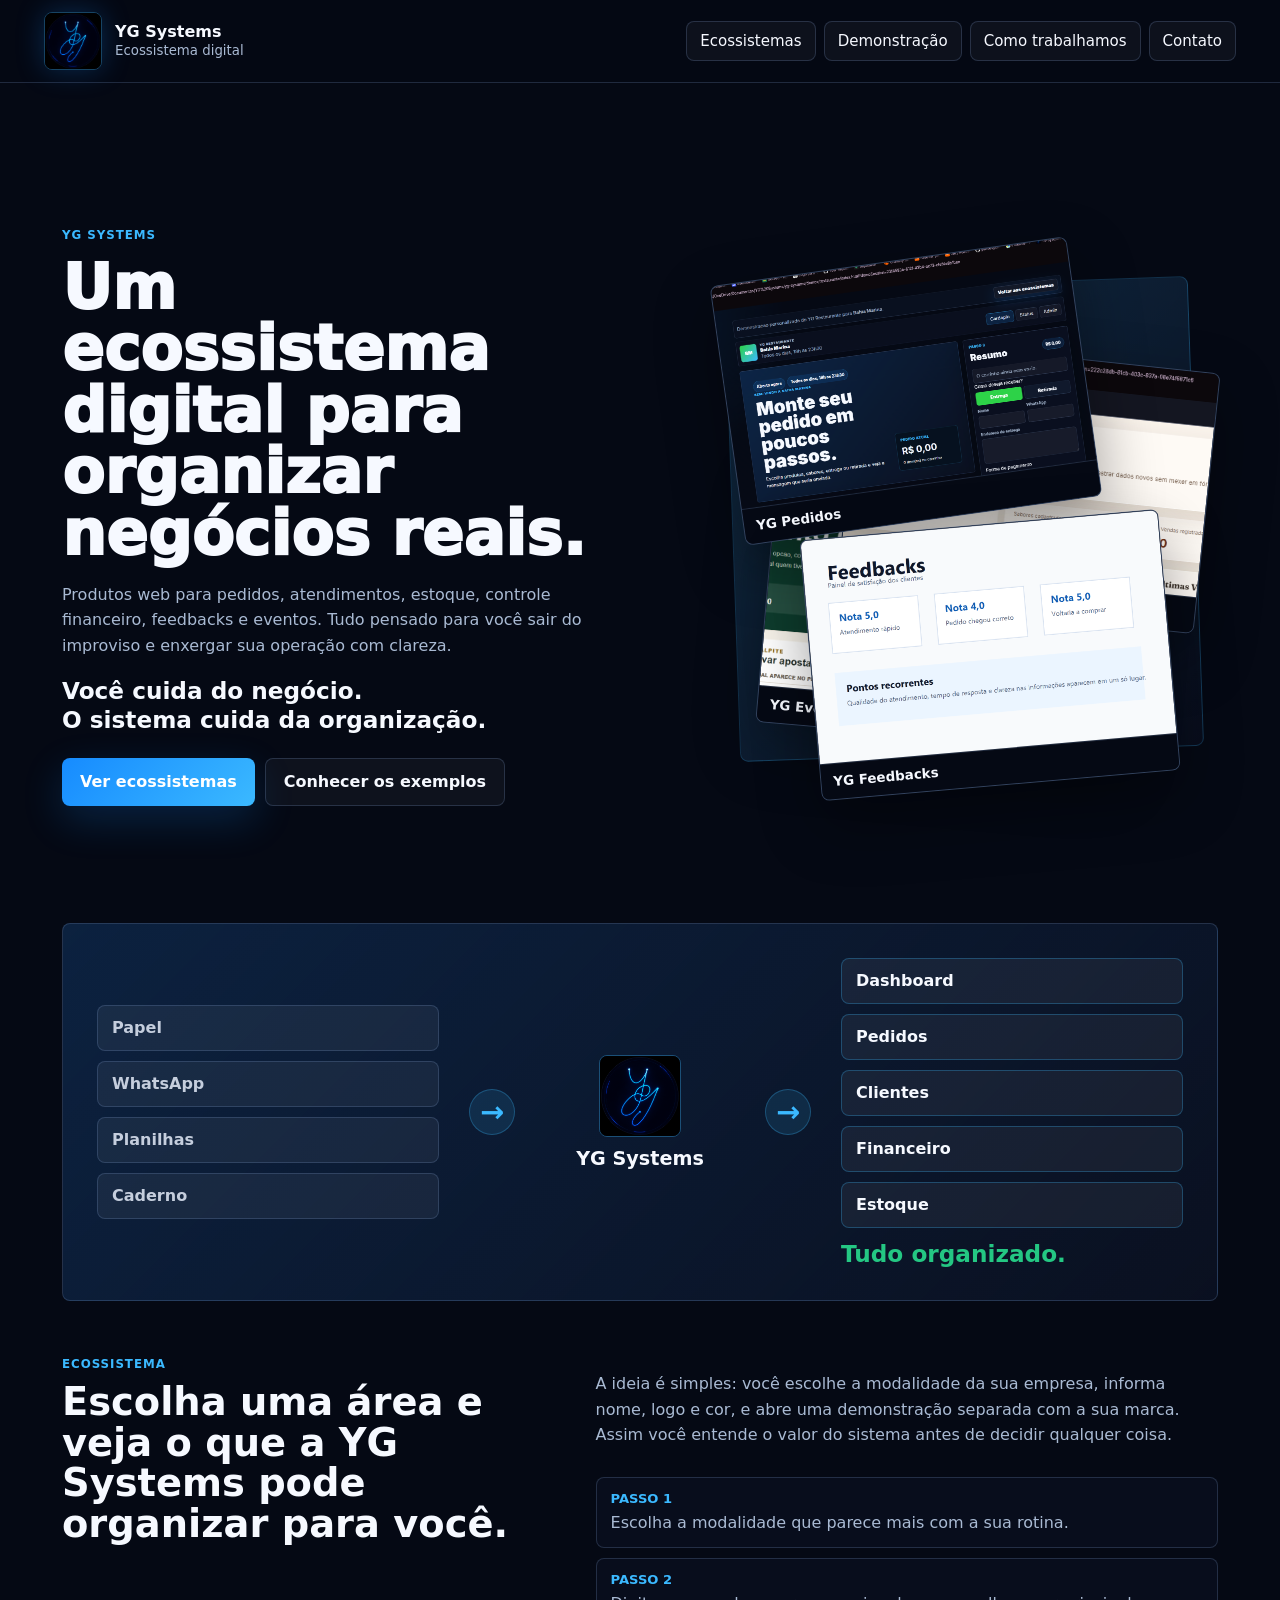
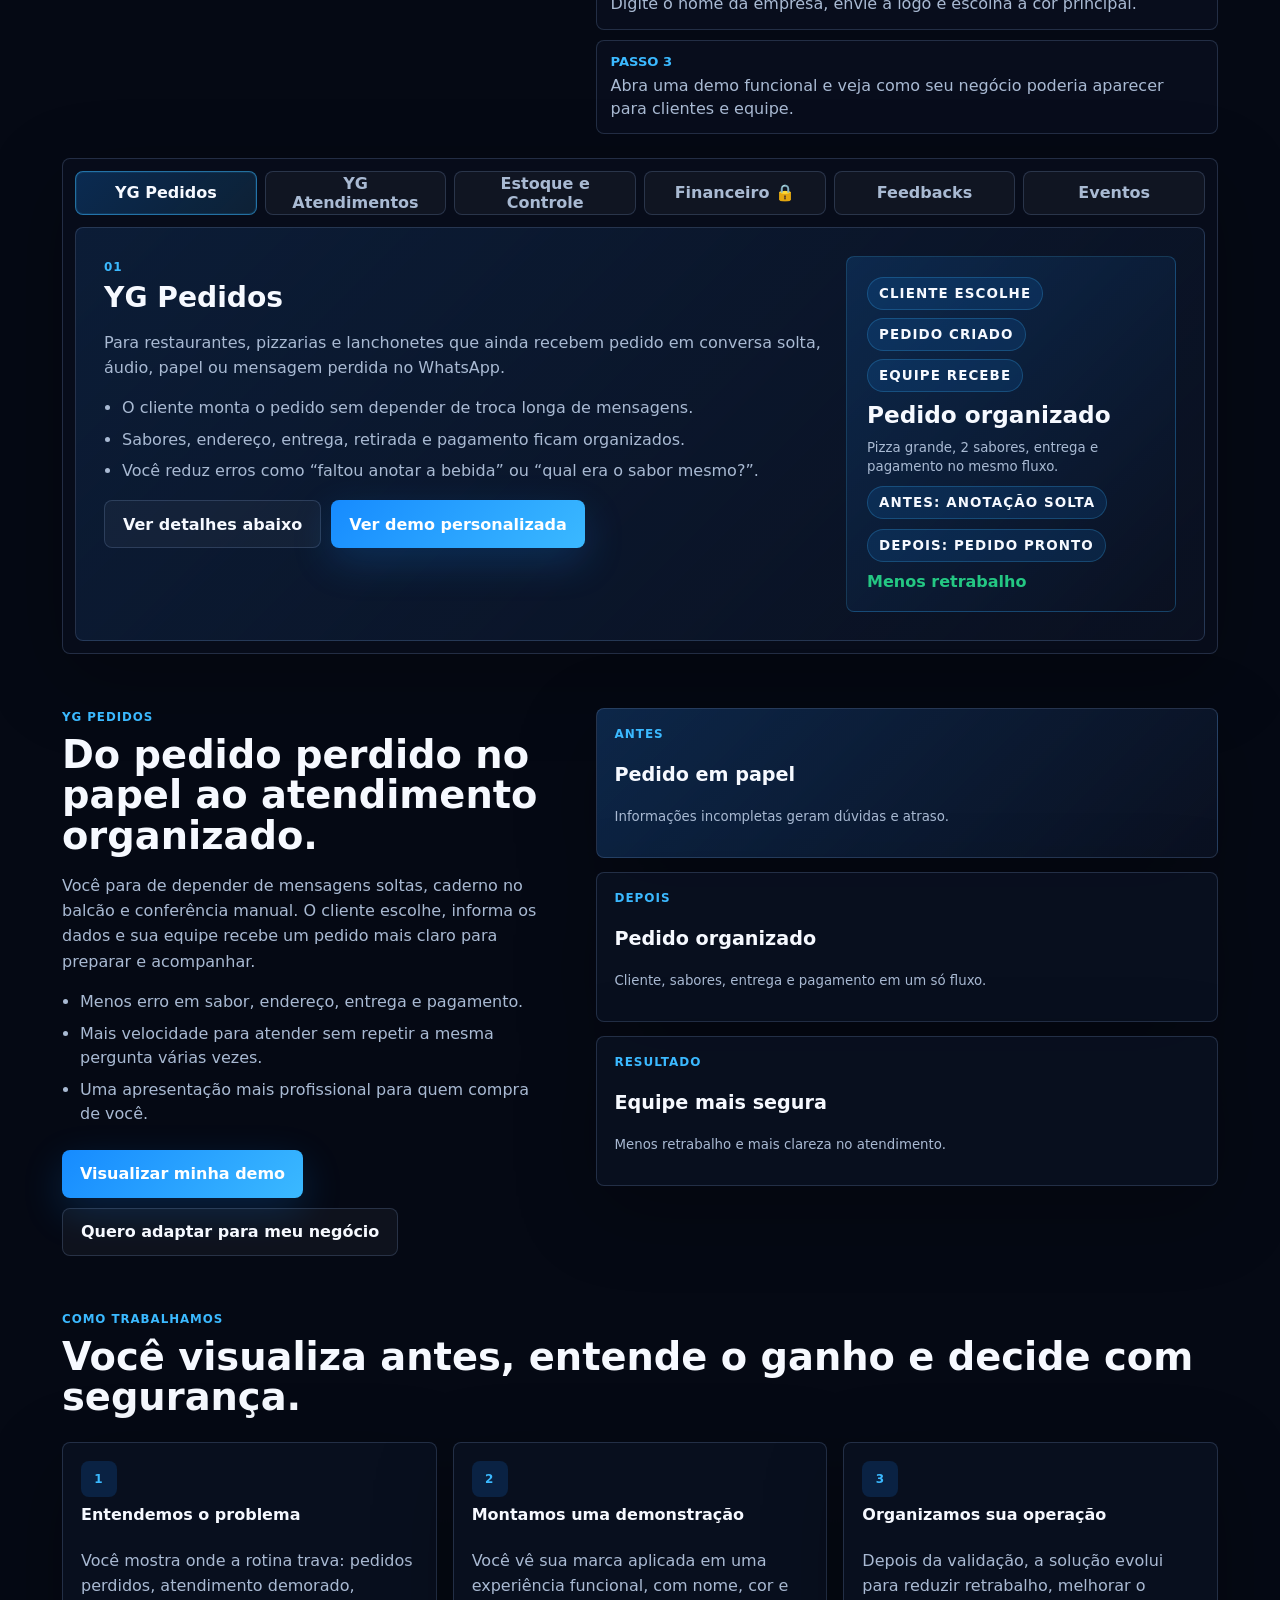
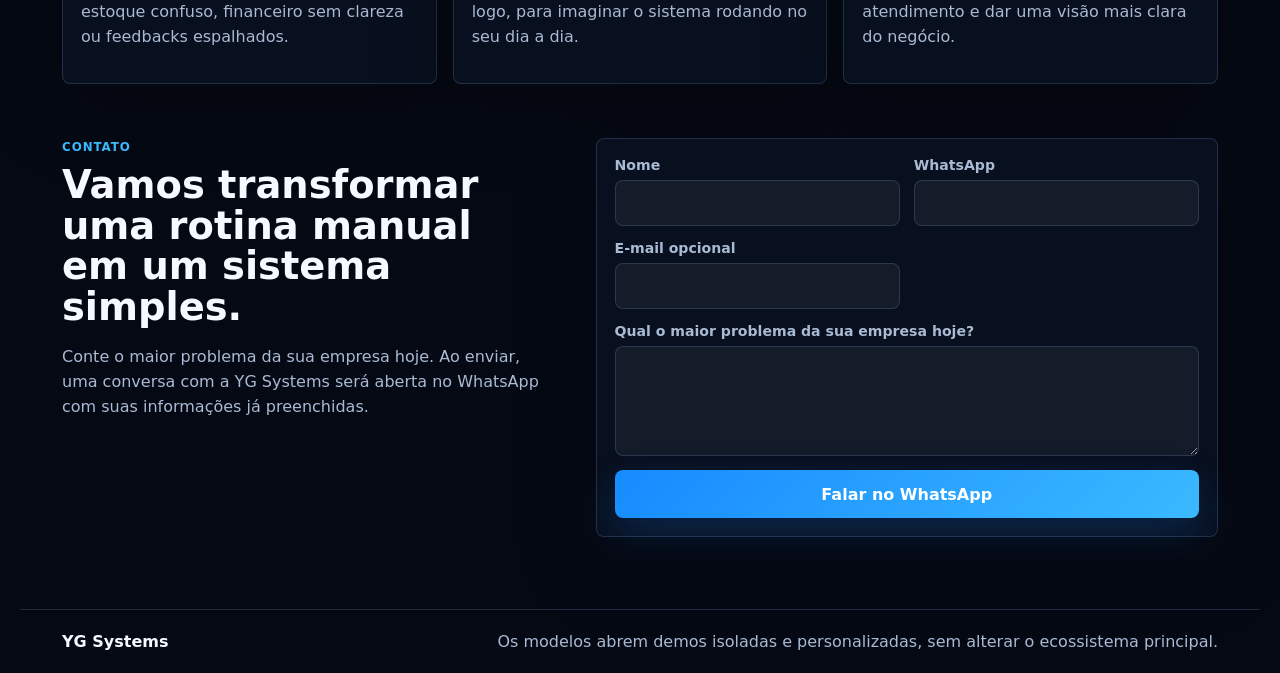
==== commit dfec3a2d: "feat: adiciona animacoes da vitrine" ====
--- a/index.html
+++ b/index.html
@@ -66,6 +66,10 @@
             Produtos web para pedidos, atendimentos, estoque, controle financeiro, feedbacks e
             eventos. Tudo pensado para você sair do improviso e enxergar sua operação com clareza.
           </p>
+          <p class="impact-line">
+            Você cuida do negócio.<br />
+            O sistema cuida da organização.
+          </p>
           <div class="hero-actions">
             <a class="button primary" href="#ecossistema">Ver ecossistemas</a>
             <a class="button secondary" href="#demonstracao">Conhecer os exemplos</a>
@@ -94,22 +98,24 @@
 
       <section class="organization-flow" aria-label="Como a YG Systems organiza sua rotina">
         <div class="messy-side">
-          <span>Papel</span>
-          <span>WhatsApp</span>
-          <span>Planilhas</span>
-          <span>Caderno</span>
-        </div>
+          <span class="flow-item">Papel</span>
+          <span class="flow-item">WhatsApp</span>
+          <span class="flow-item">Planilhas</span>
+          <span class="flow-item">Caderno</span>
+        </div>
+        <div class="flow-arrow arrow-left" aria-hidden="true">→</div>
         <div class="flow-center">
           <img src="./assets/yg-systems-monogram.png" alt="" />
           <strong>YG Systems</strong>
         </div>
+        <div class="flow-arrow arrow-right" aria-hidden="true">→</div>
         <div class="organized-side">
-          <span>Dashboard</span>
-          <span>Pedidos</span>
-          <span>Clientes</span>
-          <span>Financeiro</span>
-          <span>Estoque</span>
-          <strong>Tudo organizado.</strong>
+          <span class="flow-item">Dashboard</span>
+          <span class="flow-item">Pedidos</span>
+          <span class="flow-item">Clientes</span>
+          <span class="flow-item">Financeiro</span>
+          <span class="flow-item">Estoque</span>
+          <strong class="flow-item">Tudo organizado.</strong>
         </div>
       </section>
 
@@ -137,7 +143,7 @@
           <button class="tab-button active" type="button" role="tab" aria-selected="true" aria-controls="tab-restaurante" data-tab="restaurante">YG Pedidos</button>
           <button class="tab-button" type="button" role="tab" aria-selected="false" aria-controls="tab-bar" data-tab="bar">YG Atendimentos</button>
           <button class="tab-button" type="button" role="tab" aria-selected="false" aria-controls="tab-estoque" data-tab="estoque">Estoque e Controle</button>
-          <button class="tab-button" type="button" role="tab" aria-selected="false" aria-controls="tab-financeiro" data-tab="financeiro">Financeiro</button>
+          <button class="tab-button locked" type="button" role="tab" aria-selected="false" aria-controls="tab-financeiro" data-tab="financeiro">Financeiro <span aria-hidden="true">🔒</span></button>
           <button class="tab-button" type="button" role="tab" aria-selected="false" aria-controls="tab-feedbacks" data-tab="feedbacks">Feedbacks</button>
           <button class="tab-button" type="button" role="tab" aria-selected="false" aria-controls="tab-eventos" data-tab="eventos">Eventos</button>
         </div>
@@ -163,6 +169,11 @@
             </div>
           </div>
           <div class="tab-preview restaurant-preview">
+            <div class="mini-flow" aria-hidden="true">
+              <span>Cliente escolhe</span>
+              <span>Pedido criado</span>
+              <span>Equipe recebe</span>
+            </div>
             <strong>Pedido organizado</strong>
             <small>Pizza grande, 2 sabores, entrega e pagamento no mesmo fluxo.</small>
             <span>Antes: anotação solta</span>
@@ -190,7 +201,7 @@
               </button>
             </div>
           </div>
-          <div class="tab-preview"><strong>Mesa 08</strong><small>Comanda aberta, itens separados por consumo e fechamento mais rápido.</small><b>R$ 86,40</b></div>
+          <div class="tab-preview"><div class="mini-flow" aria-hidden="true"><span>Mesa aberta</span><span>Item lançado</span><span>Fechamento</span></div><strong>Mesa 08</strong><small>Comanda aberta, itens separados por consumo e fechamento mais rápido.</small><b>R$ 86,40</b></div>
         </article>
 
         <article class="tab-panel" id="tab-estoque" role="tabpanel" data-panel="estoque" hidden>
@@ -212,7 +223,7 @@
               </button>
             </div>
           </div>
-          <div class="tab-preview"><strong>Baixo estoque</strong><small>6 itens precisam de reposição antes do próximo turno.</small><b>Atualizar lista</b></div>
+          <div class="tab-preview"><div class="mini-flow" aria-hidden="true"><span>Entrada</span><span>Saída</span><span>Alerta</span></div><strong>Baixo estoque</strong><small>6 itens precisam de reposição antes do próximo turno.</small><b>Atualizar lista</b></div>
         </article>
 
         <article class="tab-panel" id="tab-financeiro" role="tabpanel" data-panel="financeiro" hidden>
@@ -229,12 +240,12 @@
               <li>A tomada de decisão fica mais tranquila porque os números aparecem com clareza.</li>
             </ul>
             <div class="hero-actions compact">
-              <button class="button primary demo-trigger" type="button" data-demo="financeiro">
-                Ver demo personalizada
-              </button>
-            </div>
-          </div>
-          <div class="tab-preview"><strong>Resultado do mês</strong><small>Receitas, despesas e vencimentos reunidos para leitura rápida.</small><b>+ R$ 4.280,00</b></div>
+              <button class="button primary locked-button" type="button" disabled aria-disabled="true">
+                Demo em breve
+              </button>
+            </div>
+          </div>
+          <div class="tab-preview locked-preview"><div class="mini-lock" aria-hidden="true">🔒</div><strong>Financeiro em preparação</strong><small>Este módulo ficará disponível quando a demonstração financeira estiver pronta.</small><b>Em breve</b></div>
         </article>
 
         <article class="tab-panel" id="tab-feedbacks" role="tabpanel" data-panel="feedbacks" hidden>
@@ -256,7 +267,7 @@
               </button>
             </div>
           </div>
-          <div class="tab-preview"><strong>Nota média</strong><small>Últimos feedbacks organizados em uma leitura prática.</small><b>4,7 / 5</b></div>
+          <div class="tab-preview"><div class="mini-flow" aria-hidden="true"><span>Avaliação</span><span>Nota</span><span>Melhoria</span></div><strong>Nota média</strong><small>Últimos feedbacks organizados em uma leitura prática.</small><b>4,7 / 5</b></div>
         </article>
 
         <article class="tab-panel" id="tab-eventos" role="tabpanel" data-panel="eventos" hidden>
@@ -278,7 +289,7 @@
               </button>
             </div>
           </div>
-          <div class="tab-preview"><strong>Workshop sábado</strong><small>Participantes confirmados, vagas livres e instruções no mesmo lugar.</small><b>8 vagas livres</b></div>
+          <div class="tab-preview"><div class="mini-flow" aria-hidden="true"><span>Inscrição</span><span>Confirmação</span><span>Lista</span></div><strong>Workshop sábado</strong><small>Participantes confirmados, vagas livres e instruções no mesmo lugar.</small><b>8 vagas livres</b></div>
         </article>
       </section>
 
@@ -395,6 +406,13 @@
       </form>
     </div>
 
+    <div class="demo-loading" id="demoLoading" hidden aria-live="polite" aria-label="Preparando demonstração">
+      <div class="loading-card">
+        <img src="./assets/yg-systems-monogram.png" alt="" />
+        <p id="demoLoadingText">Aplicando identidade visual</p>
+      </div>
+    </div>
+
     <script src="./script.js"></script>
   </body>
 </html>
--- a/styles.css
+++ b/styles.css
@@ -128,6 +128,33 @@
   gap: clamp(30px, 6vw, 84px);
   grid-template-columns: minmax(0, 0.94fr) minmax(420px, 0.9fr);
   min-height: calc(100vh - 118px);
+  --hero-scale: 1;
+}
+
+.hero-copy,
+.system-shot,
+.hero-visual::before {
+  transition:
+    transform 260ms ease,
+    filter 260ms ease,
+    box-shadow 260ms ease;
+}
+
+.hero:hover {
+  --hero-scale: 1.04;
+}
+
+.hero:hover .hero-copy {
+  transform: scale(1.015);
+}
+
+.hero:hover .system-shot {
+  filter: brightness(1.08);
+  box-shadow: 0 30px 76px rgba(0, 0, 0, 0.42);
+}
+
+.hero:hover .hero-visual::before {
+  transform: rotate(-2deg) scale(1.025);
 }
 
 .eyebrow {
@@ -175,6 +202,14 @@
   max-width: 640px;
 }
 
+.impact-line {
+  color: var(--text);
+  font-size: clamp(1.08rem, 2vw, 1.45rem);
+  font-weight: 850;
+  line-height: 1.25;
+  margin-top: 18px;
+}
+
 .hero-actions {
   display: flex;
   flex-wrap: wrap;
@@ -235,6 +270,7 @@
   box-shadow: 0 24px 60px rgba(0, 0, 0, 0.36);
   overflow: hidden;
   position: absolute;
+  transform: rotate(var(--tilt, 0deg)) scale(var(--hero-scale));
   width: min(360px, 72%);
 }
 
@@ -258,28 +294,28 @@
 .shot-restaurante {
   left: 36px;
   top: 24px;
-  transform: rotate(-8deg);
+  --tilt: -8deg;
   z-index: 4;
 }
 
 .shot-estoque {
   right: 10px;
   top: 118px;
-  transform: rotate(6deg);
+  --tilt: 6deg;
   z-index: 3;
 }
 
 .shot-eventos {
   bottom: 58px;
   left: 76px;
-  transform: rotate(5deg);
+  --tilt: 5deg;
   z-index: 2;
 }
 
 .shot-feedbacks {
   bottom: 10px;
   right: 48px;
-  transform: rotate(-5deg);
+  --tilt: -5deg;
   z-index: 5;
 }
 
@@ -291,42 +327,48 @@
   border: 1px solid var(--line);
   border-radius: var(--radius);
   display: grid;
-  gap: 22px;
-  grid-template-columns: minmax(0, 1fr) 190px minmax(0, 1fr);
+  gap: 24px;
+  grid-template-columns: minmax(0, 1fr) 58px 190px 58px minmax(0, 1fr);
   margin-top: 16px;
   overflow: hidden;
   padding: clamp(18px, 4vw, 34px);
   position: relative;
 }
 
-.organization-flow::before,
-.organization-flow::after {
-  color: var(--accent-2);
-  content: ">";
-  font-size: 2rem;
-  font-weight: 900;
-  opacity: 0.7;
-  position: absolute;
-  top: 50%;
-  transform: translateY(-50%);
-}
-
-.organization-flow::before {
-  left: calc(33% - 12px);
-}
-
-.organization-flow::after {
-  right: calc(33% - 12px);
-}
-
 .messy-side,
 .organized-side {
   display: grid;
   gap: 10px;
 }
 
+.flow-arrow {
+  align-items: center;
+  animation: flow-reveal 500ms ease both;
+  background: rgba(59, 185, 255, 0.12);
+  border: 1px solid rgba(59, 185, 255, 0.28);
+  border-radius: 999px;
+  color: var(--accent-2);
+  display: flex;
+  font-size: 1.8rem;
+  font-weight: 900;
+  height: 46px;
+  justify-content: center;
+  justify-self: center;
+  rotate: 0deg;
+  width: 46px;
+}
+
+.arrow-left {
+  animation-delay: 4s;
+}
+
+.arrow-right {
+  animation-delay: 6s;
+}
+
 .messy-side span,
 .organized-side span {
+  animation: flow-reveal 520ms ease both;
   background: rgba(255, 255, 255, 0.055);
   border: 1px solid var(--line);
   border-radius: var(--radius);
@@ -336,6 +378,42 @@
   padding: 12px 14px;
 }
 
+.messy-side .flow-item:nth-child(1) {
+  animation-delay: 0s;
+}
+
+.messy-side .flow-item:nth-child(2) {
+  animation-delay: 1s;
+}
+
+.messy-side .flow-item:nth-child(3) {
+  animation-delay: 2s;
+}
+
+.messy-side .flow-item:nth-child(4) {
+  animation-delay: 3s;
+}
+
+.organized-side .flow-item:nth-child(1) {
+  animation-delay: 7s;
+}
+
+.organized-side .flow-item:nth-child(2) {
+  animation-delay: 8s;
+}
+
+.organized-side .flow-item:nth-child(3) {
+  animation-delay: 9s;
+}
+
+.organized-side .flow-item:nth-child(4) {
+  animation-delay: 10s;
+}
+
+.organized-side .flow-item:nth-child(5) {
+  animation-delay: 11s;
+}
+
 .messy-side span {
   color: #c5cedd;
 }
@@ -345,6 +423,8 @@
 }
 
 .organized-side strong {
+  animation: flow-reveal 520ms ease both;
+  animation-delay: 12s;
   color: var(--success);
   font-size: 1.45rem;
   line-height: 1.05;
@@ -353,6 +433,8 @@
 
 .flow-center {
   align-items: center;
+  animation: flow-reveal 520ms ease both;
+  animation-delay: 5s;
   display: grid;
   gap: 10px;
   justify-items: center;
@@ -484,6 +566,10 @@
   color: var(--text);
 }
 
+.tab-button.locked {
+  position: relative;
+}
+
 .tab-panel {
   align-items: stretch;
   background:
@@ -544,7 +630,7 @@
 }
 
 .tab-preview {
-  align-content: end;
+  align-content: space-between;
   background:
     radial-gradient(circle at top right, rgba(59, 185, 255, 0.24), transparent 13rem),
     rgba(5, 9, 20, 0.72);
@@ -556,6 +642,59 @@
   padding: 20px;
 }
 
+.locked-button,
+.locked-button:hover {
+  background: rgba(255, 255, 255, 0.08) !important;
+  border: 1px solid rgba(133, 165, 214, 0.26);
+  box-shadow: none !important;
+  color: #8d9bb2 !important;
+  cursor: not-allowed;
+  filter: none;
+}
+
+.locked-preview {
+  opacity: 0.78;
+}
+
+.mini-lock {
+  align-items: center;
+  background: rgba(255, 255, 255, 0.08);
+  border: 1px solid var(--line);
+  border-radius: 999px;
+  display: flex;
+  font-size: 1.5rem;
+  height: 54px;
+  justify-content: center;
+  width: 54px;
+}
+
+.mini-flow {
+  display: grid;
+  gap: 8px;
+}
+
+.mini-flow span {
+  align-items: center;
+  animation: mini-step 3s ease-in-out infinite;
+  background: rgba(22, 139, 255, 0.12);
+  border: 1px solid rgba(59, 185, 255, 0.26);
+  border-radius: 999px;
+  color: var(--text);
+  display: flex;
+  font-size: 0.76rem;
+  min-height: 30px;
+  padding: 7px 10px;
+  width: fit-content;
+}
+
+.mini-flow span:nth-child(2) {
+  animation-delay: 1s;
+}
+
+.mini-flow span:nth-child(3) {
+  animation-delay: 2s;
+}
+
 .tab-preview strong {
   font-size: 1.45rem;
   line-height: 1.1;
@@ -620,6 +759,26 @@
 
 .demo-panel small {
   line-height: 1.5;
+}
+
+.demo-panel i {
+  animation: panel-pulse 2.8s ease-in-out infinite;
+  background: linear-gradient(90deg, rgba(22, 139, 255, 0.16), rgba(59, 185, 255, 0.72), rgba(22, 139, 255, 0.16));
+  border-radius: 999px;
+  display: block;
+  height: 4px;
+  margin-top: auto;
+  width: 46%;
+}
+
+.demo-panel:nth-child(2) i {
+  animation-delay: 0.5s;
+  width: 62%;
+}
+
+.demo-panel:nth-child(3) i {
+  animation-delay: 1s;
+  width: 78%;
 }
 
 .demo-panel.menu {
@@ -754,11 +913,52 @@
   width: 32px;
 }
 
+.demo-loading {
+  align-items: center;
+  background: #000;
+  color: var(--text);
+  display: grid;
+  inset: 0;
+  justify-items: center;
+  padding: 24px;
+  position: fixed;
+  text-align: center;
+  z-index: 80;
+}
+
+.loading-card {
+  display: grid;
+  gap: 18px;
+  justify-items: center;
+}
+
+.loading-card img {
+  border: 1px solid rgba(59, 185, 255, 0.34);
+  border-radius: var(--radius);
+  height: 86px;
+  object-fit: cover;
+  width: 86px;
+}
+
+.loading-card p {
+  color: var(--text);
+  font-size: clamp(1.5rem, 5vw, 3rem);
+  font-weight: 900;
+  line-height: 1.05;
+  margin: 0;
+}
+
 .motion-ready main > section,
 .motion-ready main > aside,
 .motion-ready footer {
   opacity: 0;
   transform: translateY(18px);
+}
+
+.motion-ready .organization-flow .flow-item,
+.motion-ready .organization-flow .flow-arrow,
+.motion-ready .organization-flow .flow-center {
+  animation-play-state: paused;
 }
 
 .motion-ready main > section.is-visible,
@@ -771,6 +971,12 @@
     transform 560ms cubic-bezier(0.22, 1, 0.36, 1) var(--reveal-delay, 0ms);
 }
 
+.motion-ready .organization-flow.is-visible .flow-item,
+.motion-ready .organization-flow.is-visible .flow-arrow,
+.motion-ready .organization-flow.is-visible .flow-center {
+  animation-play-state: running;
+}
+
 .modal:not([hidden]) .modal-card {
   animation: modal-in 260ms cubic-bezier(0.22, 1, 0.36, 1) both;
 }
@@ -816,6 +1022,45 @@
   to {
     opacity: 1;
     transform: translateY(0) scale(1);
+  }
+}
+
+@keyframes flow-reveal {
+  from {
+    opacity: 0;
+    transform: translateY(10px) scale(0.97);
+  }
+  to {
+    opacity: 1;
+    transform: translateY(0) scale(1);
+  }
+}
+
+@keyframes mini-step {
+  0%,
+  100% {
+    opacity: 0.46;
+    transform: translateX(0);
+  }
+  22%,
+  46% {
+    opacity: 1;
+    transform: translateX(8px);
+  }
+}
+
+@keyframes panel-pulse {
+  0%,
+  100% {
+    opacity: 0.36;
+    transform: scaleX(0.72);
+    transform-origin: left;
+  }
+  45%,
+  60% {
+    opacity: 1;
+    transform: scaleX(1);
+    transform-origin: left;
   }
 }
 
@@ -838,10 +1083,13 @@
     grid-template-columns: repeat(3, minmax(0, 1fr));
   }
 
-  .organization-flow::before,
-  .organization-flow::after {
-    content: "";
-    display: none;
+  .flow-arrow {
+    rotate: 90deg;
+  }
+
+  .arrow-left,
+  .arrow-right {
+    justify-self: center;
   }
 }
 
@@ -890,6 +1138,16 @@
     position: relative;
     transform: none;
     width: 100%;
+  }
+
+  .hero:hover .hero-copy,
+  .hero:hover .system-shot,
+  .hero:hover .hero-visual::before {
+    transform: none;
+  }
+
+  .organization-flow {
+    gap: 14px;
   }
 
   .shot-restaurante,
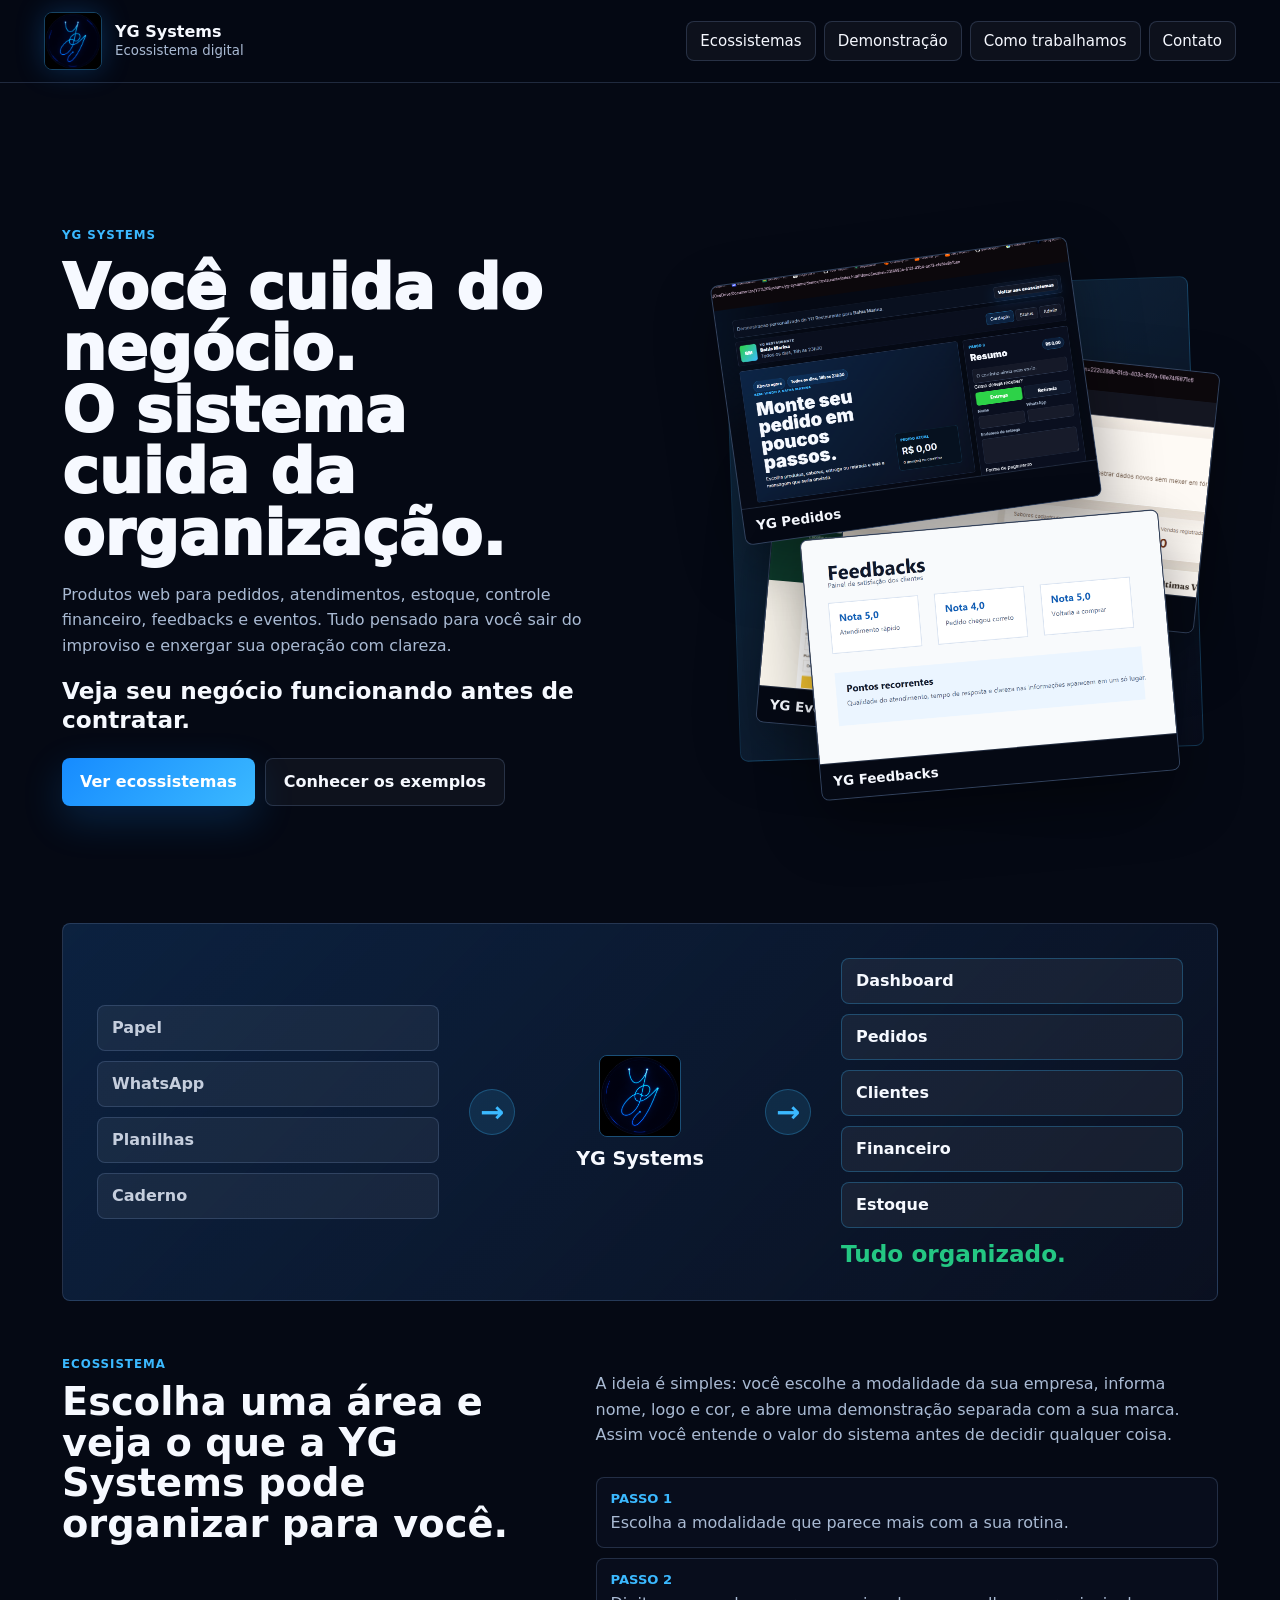
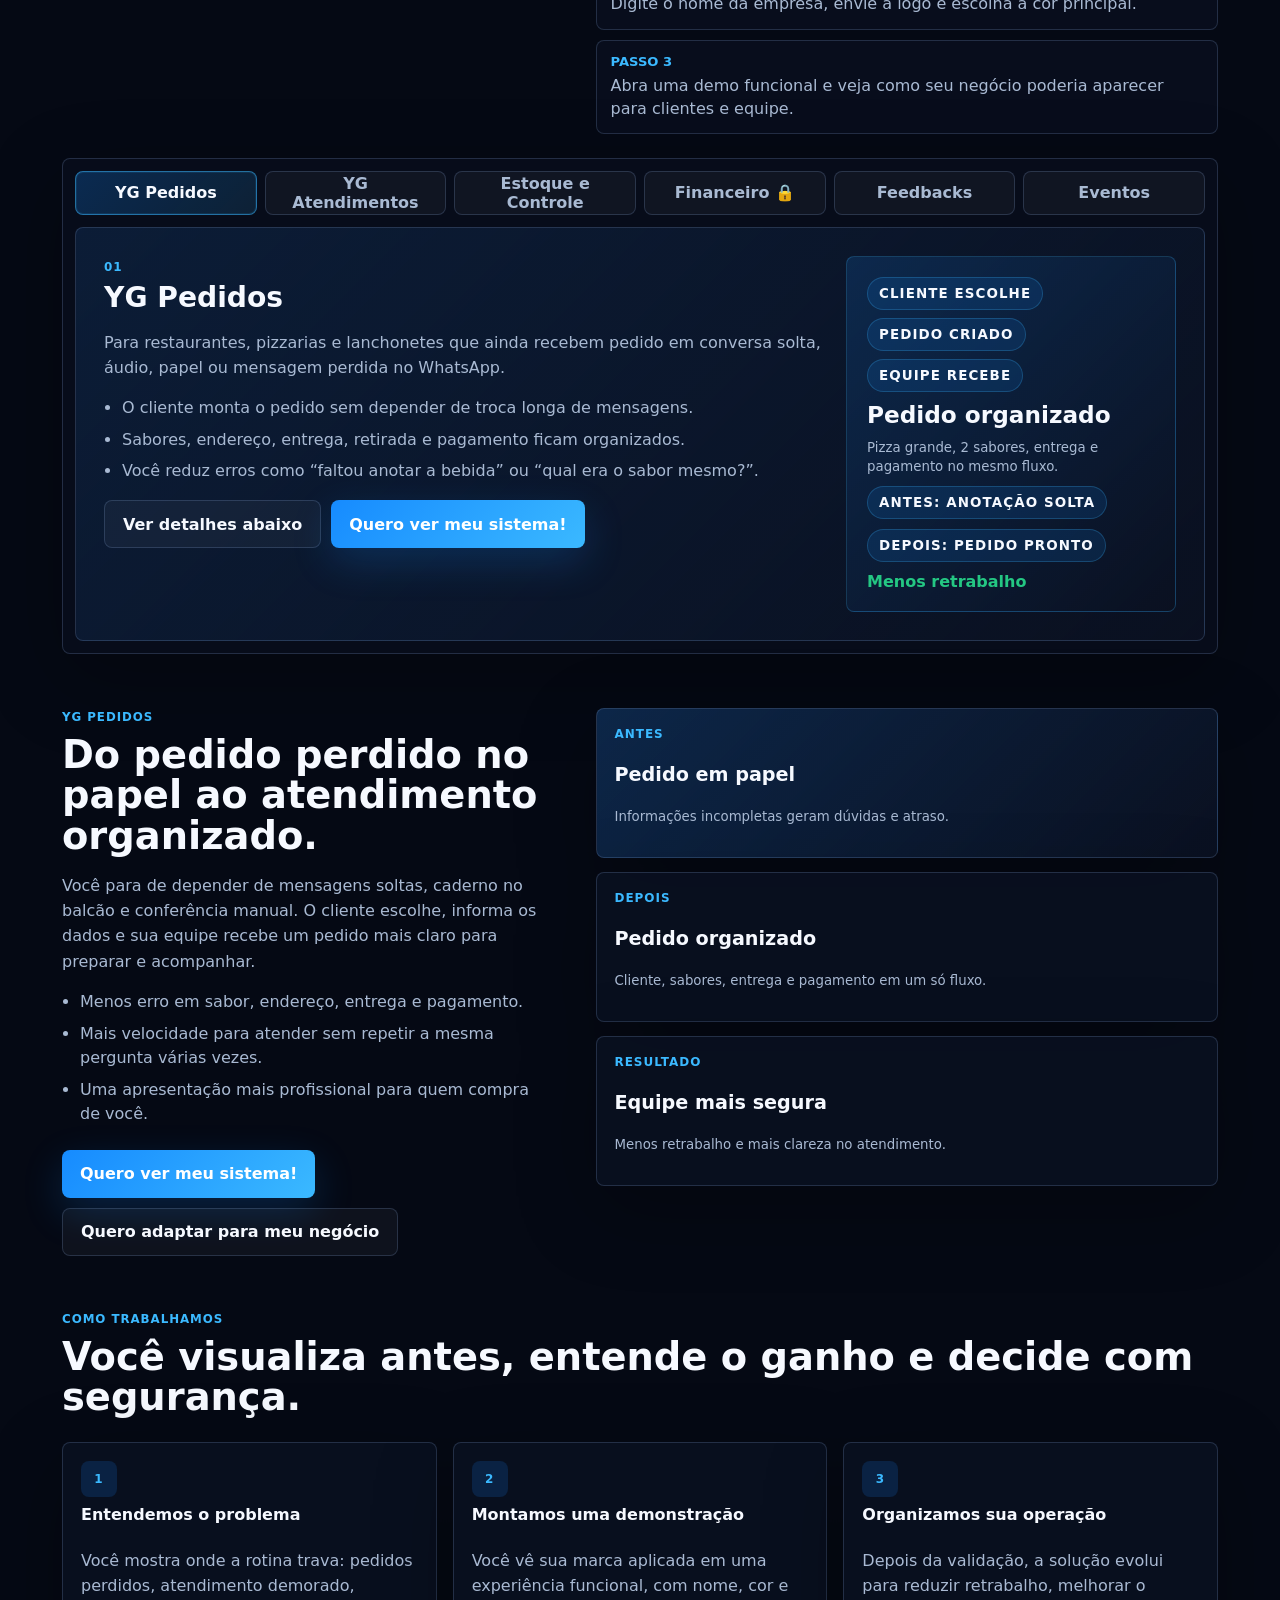
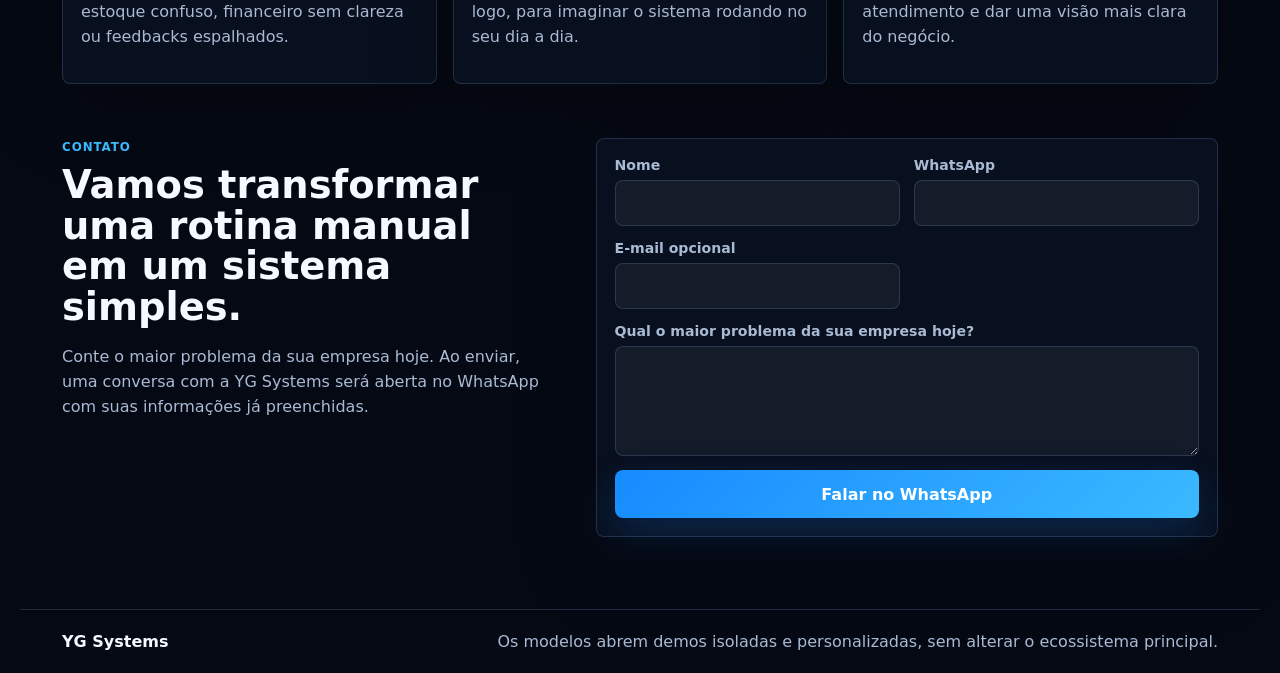
==== commit 8b356787: "feat: personaliza transicao da demo" ====
--- a/index.html
+++ b/index.html
@@ -61,14 +61,16 @@
       <section class="hero" id="inicio">
         <div class="hero-copy">
           <p class="eyebrow">YG Systems</p>
-          <h1>Um ecossistema digital para organizar negócios reais.</h1>
+          <h1>
+            Você cuida do negócio.<br />
+            O sistema cuida da organização.
+          </h1>
           <p>
             Produtos web para pedidos, atendimentos, estoque, controle financeiro, feedbacks e
             eventos. Tudo pensado para você sair do improviso e enxergar sua operação com clareza.
           </p>
           <p class="impact-line">
-            Você cuida do negócio.<br />
-            O sistema cuida da organização.
+            Veja seu negócio funcionando antes de contratar.
           </p>
           <div class="hero-actions">
             <a class="button primary" href="#ecossistema">Ver ecossistemas</a>
@@ -164,7 +166,7 @@
             <div class="hero-actions compact">
               <a class="button secondary" href="#demonstracao">Ver detalhes abaixo</a>
               <button class="button primary demo-trigger" type="button" data-demo="restaurante">
-                Ver demo personalizada
+                Quero ver meu sistema!
               </button>
             </div>
           </div>
@@ -197,7 +199,7 @@
             </ul>
             <div class="hero-actions compact">
               <button class="button primary demo-trigger" type="button" data-demo="bar">
-                Ver demo personalizada
+                Quero ver meu sistema!
               </button>
             </div>
           </div>
@@ -219,7 +221,7 @@
             </ul>
             <div class="hero-actions compact">
               <button class="button primary demo-trigger" type="button" data-demo="estoque">
-                Ver demo personalizada
+                Quero ver meu sistema!
               </button>
             </div>
           </div>
@@ -263,7 +265,7 @@
             </ul>
             <div class="hero-actions compact">
               <button class="button primary demo-trigger" type="button" data-demo="feedbacks">
-                Ver demo personalizada
+                Quero ver meu sistema!
               </button>
             </div>
           </div>
@@ -285,7 +287,7 @@
             </ul>
             <div class="hero-actions compact">
               <button class="button primary demo-trigger" type="button" data-demo="eventos">
-                Ver demo personalizada
+                Quero ver meu sistema!
               </button>
             </div>
           </div>
@@ -308,7 +310,7 @@
           </ul>
           <div class="hero-actions">
             <button class="button primary demo-trigger" id="ecosystem-detail-demo" type="button" data-demo="restaurante">
-              Visualizar minha demo
+              Quero ver meu sistema!
             </button>
             <a class="button secondary" href="#contato">Quero adaptar para meu negócio</a>
           </div>
@@ -401,15 +403,15 @@
           Cor principal
           <input name="brandColor" type="color" value="#168bff" />
         </label>
-        <button class="button primary" type="submit">Abrir minha demo</button>
+        <button class="button primary" id="demoSubmitButton" type="submit">Quero ver meu sistema!</button>
         <p class="form-note" id="demoFormNote" role="status"></p>
       </form>
     </div>
 
     <div class="demo-loading" id="demoLoading" hidden aria-live="polite" aria-label="Preparando demonstração">
       <div class="loading-card">
-        <img src="./assets/yg-systems-monogram.png" alt="" />
-        <p id="demoLoadingText">Aplicando identidade visual</p>
+        <img src="./assets/yg-systems-logo.png" alt="" />
+        <p class="is-fading" id="demoLoadingText">Aplicando identidade visual</p>
       </div>
     </div>
 
--- a/styles.css
+++ b/styles.css
@@ -233,6 +233,15 @@
   background: linear-gradient(135deg, var(--accent), var(--accent-2));
   box-shadow: 0 14px 40px rgba(22, 139, 255, 0.2);
   color: #fff;
+}
+
+#demoSubmitButton {
+  background: linear-gradient(135deg, var(--chosen-demo-color, var(--accent)), color-mix(in srgb, var(--chosen-demo-color, var(--accent)) 72%, #3bb9ff));
+  box-shadow: 0 14px 40px color-mix(in srgb, var(--chosen-demo-color, var(--accent)) 28%, transparent);
+  transition:
+    background 180ms ease,
+    box-shadow 180ms ease,
+    transform 180ms ease;
 }
 
 .button.secondary {
@@ -915,7 +924,9 @@
 
 .demo-loading {
   align-items: center;
-  background: #000;
+  background:
+    radial-gradient(circle at 50% 42%, color-mix(in srgb, var(--accent, #168bff) 24%, transparent), transparent 28rem),
+    #000;
   color: var(--text);
   display: grid;
   inset: 0;
@@ -926,26 +937,39 @@
   z-index: 80;
 }
 
+.demo-loading.is-leaving .loading-card {
+  animation: loading-leave 760ms ease forwards;
+}
+
+.demo-loading.is-leaving .loading-card img {
+  animation: loading-logo-zoom 900ms ease forwards;
+}
+
 .loading-card {
   display: grid;
-  gap: 18px;
+  gap: 22px;
   justify-items: center;
+  max-width: 620px;
 }
 
 .loading-card img {
-  border: 1px solid rgba(59, 185, 255, 0.34);
-  border-radius: var(--radius);
-  height: 86px;
-  object-fit: cover;
-  width: 86px;
+  border-radius: var(--radius);
+  filter: drop-shadow(0 0 34px color-mix(in srgb, var(--accent, #168bff) 48%, transparent));
+  max-height: 210px;
+  object-fit: contain;
+  width: min(300px, 64vw);
 }
 
 .loading-card p {
-  color: var(--text);
-  font-size: clamp(1.5rem, 5vw, 3rem);
-  font-weight: 900;
-  line-height: 1.05;
+  color: rgba(246, 249, 255, 0.88);
+  font-size: clamp(1.25rem, 4vw, 2.25rem);
+  font-weight: 300;
+  line-height: 1.18;
   margin: 0;
+}
+
+.loading-card p.is-fading {
+  animation: loading-message-fade 2s ease both;
 }
 
 .motion-ready main > section,
@@ -1064,6 +1088,36 @@
   }
 }
 
+@keyframes loading-message-fade {
+  0% {
+    opacity: 0;
+    transform: translateY(8px);
+  }
+  18%,
+  78% {
+    opacity: 1;
+    transform: translateY(0);
+  }
+  100% {
+    opacity: 0;
+    transform: translateY(-6px);
+  }
+}
+
+@keyframes loading-leave {
+  to {
+    opacity: 0;
+    transform: scale(0.985);
+  }
+}
+
+@keyframes loading-logo-zoom {
+  to {
+    opacity: 0;
+    transform: scale(1.18);
+  }
+}
+
 @media (max-width: 980px) {
   .hero,
   .section.intro,
